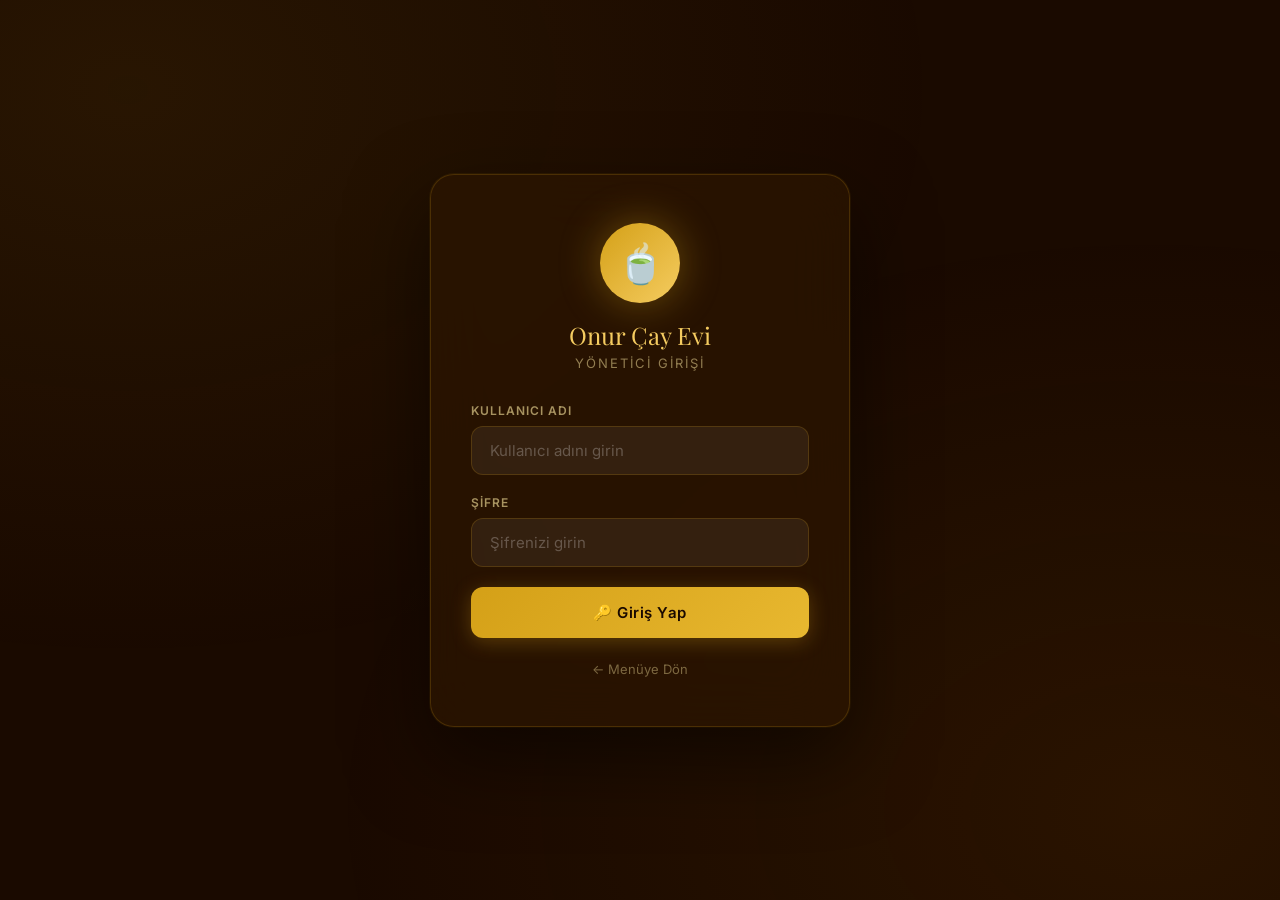
==== admin.html @ 724333ef "🍵 Onur Çay Evi - İlk Sürüm: QR Menü + Admin Paneli" ====
<!DOCTYPE html>
<html lang="tr">
<head>
  <meta charset="UTF-8">
  <meta name="viewport" content="width=device-width, initial-scale=1.0">
  <meta name="robots" content="noindex, nofollow">
  <title>Yönetici Paneli — Onur Çay Evi</title>

  <!-- Styles -->
  <link rel="stylesheet" href="css/admin.css">

  <!-- QR Code Kütüphanesi -->
  <script src="https://cdnjs.cloudflare.com/ajax/libs/qrcodejs/1.0.0/qrcode.min.js"></script>
</head>
<body>

  <!-- ══════════════ GİRİŞ SAYFASI ══════════════ -->
  <div id="login-page" style="display:flex">
    <div class="login-card">
      <div class="login-logo">
        <div class="login-icon">🍵</div>
        <div class="login-title">Onur Çay Evi</div>
        <div class="login-sub">Yönetici Girişi</div>
      </div>

      <div id="login-error" class="login-error"></div>

      <form id="login-form" novalidate>
        <div class="form-group">
          <label class="form-label" for="login-user">Kullanıcı Adı</label>
          <input
            type="text"
            id="login-user"
            class="form-control"
            placeholder="Kullanıcı adını girin"
            autocomplete="username"
            required
          >
        </div>
        <div class="form-group">
          <label class="form-label" for="login-pass">Şifre</label>
          <input
            type="password"
            id="login-pass"
            class="form-control"
            placeholder="Şifrenizi girin"
            autocomplete="current-password"
            required
          >
        </div>
        <button type="submit" class="btn btn-primary" id="login-submit-btn">
          🔑 Giriş Yap
        </button>
      </form>

      <p style="text-align:center;margin-top:20px">
        <a href="index.html" style="color:rgba(253,233,160,.4);font-size:13px;text-decoration:none">
          ← Menüye Dön
        </a>
      </p>
    </div>
  </div>

  <!-- ══════════════ ADMİN PANELİ ══════════════ -->
  <div id="admin-page">

    <!-- Sidebar Overlay (mobil) -->
    <div id="sidebar-overlay" class="sidebar-overlay"></div>

    <!-- ── SİDEBAR ── -->
    <aside id="admin-sidebar" class="sidebar" role="navigation" aria-label="Yönetici menüsü">
      <div class="sidebar-logo">
        <div class="sidebar-logo-icon">🍵</div>
        <div class="sidebar-brand">
          Onur Çay Evi
          <span>Yönetici Paneli</span>
        </div>
      </div>

      <nav class="sidebar-nav">
        <div class="nav-section-label">Genel</div>
        <button class="nav-item" data-panel="dashboard" id="nav-dashboard">
          <span class="nav-icon">📊</span> Dashboard
        </button>

        <div class="nav-section-label">İçerik</div>
        <button class="nav-item" data-panel="products" id="nav-products">
          <span class="nav-icon">🍽️</span> Ürünler
        </button>
        <button class="nav-item" data-panel="categories" id="nav-categories">
          <span class="nav-icon">📂</span> Kategoriler
        </button>

        <div class="nav-section-label">Araçlar</div>
        <button class="nav-item" data-panel="qr" id="nav-qr">
          <span class="nav-icon">📱</span> QR Kod
        </button>
        <button class="nav-item" data-panel="settings" id="nav-settings">
          <span class="nav-icon">⚙️</span> Ayarlar
        </button>
      </nav>

      <div class="sidebar-footer">
        <button class="nav-item" id="goto-menu-btn" style="margin-bottom:8px">
          <span class="nav-icon">👁️</span> Menüyü Görüntüle
        </button>
        <button class="nav-item" id="logout-btn">
          <span class="nav-icon">🚪</span> Çıkış Yap
        </button>
      </div>
    </aside>

    <!-- ── ANA İÇERİK ── -->
    <div class="admin-main">

      <!-- TOPBAR -->
      <header class="admin-topbar">
        <div style="display:flex;align-items:center;gap:16px">
          <button class="hamburger-btn" id="hamburger-btn" aria-label="Menü">☰</button>
          <h1 class="topbar-title" id="topbar-title">Dashboard</h1>
        </div>
        <div class="topbar-actions">
          <a href="index.html" target="_blank" class="btn btn-secondary" style="font-size:12px;padding:8px 14px">
            👁️ Menüyü Gör
          </a>
        </div>
      </header>

      <!-- PANEL ALANI -->
      <div class="admin-content">

        <!-- ════ DASHBOARD ════ -->
        <section class="panel" id="panel-dashboard">
          <div class="stats-grid">
            <div class="stat-card">
              <div class="stat-icon">🍽️</div>
              <div class="stat-info">
                <div class="stat-value" id="stat-products">0</div>
                <div class="stat-label">Toplam Ürün</div>
              </div>
            </div>
            <div class="stat-card">
              <div class="stat-icon">📂</div>
              <div class="stat-info">
                <div class="stat-value" id="stat-categories">0</div>
                <div class="stat-label">Kategori</div>
              </div>
            </div>
            <div class="stat-card" style="grid-column:span 2">
              <div class="stat-icon">🍵</div>
              <div class="stat-info">
                <div class="stat-value" style="font-size:18px" id="stat-name">Onur Çay Evi</div>
                <div class="stat-label">İşletme Adı</div>
              </div>
            </div>
          </div>

          <div class="table-card">
            <div class="table-header">
              <div class="table-title">Son Ürünler</div>
              <button class="btn btn-secondary" onclick="Admin.showPanel('products')" style="font-size:12px">
                Tümünü Gör →
              </button>
            </div>
            <table class="data-table">
              <thead>
                <tr>
                  <th>Ürün</th>
                  <th>Kategori</th>
                  <th>Fiyat</th>
                </tr>
              </thead>
              <tbody id="recent-products-body"></tbody>
            </table>
          </div>
        </section>

        <!-- ════ ÜRÜNLER ════ -->
        <section class="panel" id="panel-products">

          <!-- Ürün Ekle / Düzenle Formu -->
          <div class="form-card" id="product-form-card">
            <div class="form-card-title">
              🍽️ Ürün Ekle / Düzenle
            </div>

            <form id="product-form" novalidate>
              <div class="form-grid">

                <div class="form-group">
                  <label class="form-label" for="prod-name">Ürün Adı *</label>
                  <input type="text" id="prod-name" class="form-control" placeholder="ör. Türk Çayı" required>
                </div>

                <div class="form-group">
                  <label class="form-label" for="prod-price">Fiyat (₺) *</label>
                  <input type="number" id="prod-price" class="form-control" placeholder="ör. 25" min="0" step="0.01" required>
                </div>

                <div class="form-group">
                  <label class="form-label" for="prod-category">Kategori *</label>
                  <select id="prod-category" class="form-control" required>
                    <option value="">— Kategori Seç —</option>
                  </select>
                </div>

                <div class="form-group">
                  <label class="form-label" for="prod-badge">Rozet (opsiyonel)</label>
                  <input type="text" id="prod-badge" class="form-control" placeholder="ör. Popüler, Yeni, Özel">
                  <p class="form-hint">Ürün kartında görünecek küçük etiket</p>
                </div>

                <div class="form-group form-full">
                  <label class="form-label" for="prod-desc">Açıklama</label>
                  <input type="text" id="prod-desc" class="form-control" placeholder="Ürün hakkında kısa açıklama...">
                </div>

                <div class="form-group form-full">
                  <label class="form-label">Ürün Fotoğrafı</label>
                  <div class="image-upload-area" id="prod-img-area">
                    <input type="file" id="prod-img-input" accept="image/*" style="display:none">
                    <div class="upload-content" style="text-align:center;pointer-events:none">
                      <div class="upload-icon">📸</div>
                      <div class="upload-text">Fotoğraf yüklemek için tıklayın</div>
                      <div class="upload-sub">veya dosyayı buraya sürükleyin</div>
                    </div>
                    <img class="image-preview" id="prod-img-preview" src="" alt="" style="display:none">
                    <div class="image-preview-overlay" style="display:none;color:#fff;font-size:13px">📸 Değiştir</div>
                  </div>
                </div>

              </div>

              <div style="display:flex;gap:12px;margin-top:8px">
                <button type="submit" class="btn btn-primary" id="prod-save-btn" style="flex:1">
                  💾 Ürün Ekle
                </button>
                <button type="button" class="btn btn-secondary" id="prod-cancel-btn" style="display:none">
                  ✕ İptal
                </button>
              </div>
            </form>
          </div>

          <!-- Ürün Listesi -->
          <div class="table-card">
            <div class="table-header">
              <div class="table-title">Tüm Ürünler</div>
            </div>
            <div style="overflow-x:auto">
              <table class="data-table">
                <thead>
                  <tr>
                    <th>Ürün</th>
                    <th>Kategori</th>
                    <th>Fiyat</th>
                    <th>Rozet</th>
                    <th>İşlemler</th>
                  </tr>
                </thead>
                <tbody id="products-tbody"></tbody>
              </table>
            </div>
          </div>
        </section>

        <!-- ════ KATEGORİLER ════ -->
        <section class="panel" id="panel-categories">

          <!-- Kategori Ekle Formu -->
          <div class="form-card">
            <div class="form-card-title">📂 Yeni Kategori Ekle</div>

            <form id="category-form" novalidate>
              <div class="form-grid">
                <div class="form-group">
                  <label class="form-label" for="cat-name">Kategori Adı *</label>
                  <input type="text" id="cat-name" class="form-control" placeholder="ör. Soğuk İçecekler" required>
                </div>
                <div class="form-group">
                  <label class="form-label" for="cat-icon">Emoji / İkon</label>
                  <input type="text" id="cat-icon" class="form-control" placeholder="ör. 🥤" maxlength="4">
                  <p class="form-hint">Kategori için emoji seçin</p>
                </div>
              </div>
              <button type="submit" class="btn btn-primary" style="margin-top:8px">
                ➕ Kategori Ekle
              </button>
            </form>
          </div>

          <!-- Kategori Listesi -->
          <div class="form-card">
            <div class="form-card-title">📋 Mevcut Kategoriler</div>
            <div id="category-list" class="cat-list"></div>
          </div>
        </section>

        <!-- ════ QR KOD ════ -->
        <section class="panel" id="panel-qr">
          <div class="form-card">
            <div class="form-card-title">📱 QR Kod Oluşturucu</div>

            <div class="qr-container">
              <p style="color:rgba(253,233,160,.6);font-size:14px;margin-bottom:8px">
                Aşağıdaki QR kodu müşterileriniz okutarak menüye ulaşabilir.
              </p>

              <div class="qr-canvas-wrap">
                <div id="qr-canvas-container"></div>
              </div>

              <div style="margin-bottom:24px">
                <p style="font-size:12px;color:rgba(255,255,255,.3);margin-bottom:8px">Menü Adresi:</p>
                <a id="qr-url-display" target="_blank" href="#"
                   style="color:var(--gold-300);font-size:14px;word-break:break-all;text-decoration:underline">
                </a>
              </div>

              <div style="display:flex;gap:12px;justify-content:center;flex-wrap:wrap">
                <button class="btn btn-primary" id="qr-download-btn" style="width:auto">
                  ⬇️ QR Kodu İndir
                </button>
                <button class="btn btn-secondary" onclick="window.print()">
                  🖨️ Yazdır
                </button>
              </div>

              <div style="margin-top:32px;background:rgba(212,160,23,.07);border:1px solid rgba(212,160,23,.15);border-radius:14px;padding:20px">
                <p style="color:var(--gold-300);font-size:14px;font-weight:600;margin-bottom:10px">💡 Nasıl Kullanılır?</p>
                <ul style="color:rgba(255,255,255,.6);font-size:13px;line-height:2;padding-left:20px">
                  <li>QR kodu indirin ve yazdırın</li>
                  <li>Masaların üzerine veya tabelaya yerleştirin</li>
                  <li>Müşteriler telefon kamerası ile okutarak menüye erişir</li>
                  <li>Menüyü güncellediğinizde QR kod değişmez, yeni baskı gerekmez</li>
                </ul>
              </div>
            </div>
          </div>
        </section>

        <!-- ════ AYARLAR ════ -->
        <section class="panel" id="panel-settings">

          <!-- İşletme Bilgileri -->
          <div class="form-card">
            <div class="form-card-title">🏪 İşletme Bilgileri</div>

            <form id="settings-form" novalidate>
              <div class="form-grid">
                <div class="form-group">
                  <label class="form-label" for="set-name">İşletme Adı</label>
                  <input type="text" id="set-name" class="form-control" placeholder="Onur Çay Evi">
                </div>
                <div class="form-group">
                  <label class="form-label" for="set-subtitle">Alt Başlık</label>
                  <input type="text" id="set-subtitle" class="form-control" placeholder="Geleneksel Türk Çayı">
                </div>
                <div class="form-group">
                  <label class="form-label" for="set-phone">Telefon</label>
                  <input type="tel" id="set-phone" class="form-control" placeholder="0xxx xxx xx xx">
                </div>
                <div class="form-group">
                  <label class="form-label" for="set-hours">Çalışma Saatleri</label>
                  <input type="text" id="set-hours" class="form-control" placeholder="07:00 — 23:00">
                </div>
                <div class="form-group form-full">
                  <label class="form-label" for="set-address">Adres</label>
                  <input type="text" id="set-address" class="form-control" placeholder="İşletme adresi...">
                </div>
              </div>
              <button type="submit" class="btn btn-primary" style="margin-top:16px">
                💾 Ayarları Kaydet
              </button>
            </form>
          </div>

          <!-- Logo Yükleme -->
          <div class="form-card">
            <div class="form-card-title">🖼️ Logo</div>
            <div class="logo-preview-box" id="logo-preview">🍵</div>
            <button class="btn btn-secondary" onclick="document.getElementById('logo-file-input').click()">
              📸 Logo Değiştir
            </button>
            <input type="file" id="logo-file-input" accept="image/*" style="display:none">
            <p class="form-hint" style="margin-top:12px">Önerilen: kare formatlı, en az 200×200px</p>
          </div>

          <!-- Şifre Değiştir -->
          <div class="form-card">
            <div class="form-card-title">🔒 Şifre Değiştir</div>

            <form id="password-form" novalidate>
              <div class="form-grid">
                <div class="form-group">
                  <label class="form-label" for="old-pass">Mevcut Şifre</label>
                  <input type="password" id="old-pass" class="form-control" placeholder="Mevcut şifre" autocomplete="current-password">
                </div>
                <div class="form-group">
                  <label class="form-label" for="new-pass">Yeni Şifre</label>
                  <input type="password" id="new-pass" class="form-control" placeholder="Yeni şifre" autocomplete="new-password">
                </div>
                <div class="form-group">
                  <label class="form-label" for="new-pass2">Yeni Şifre (Tekrar)</label>
                  <input type="password" id="new-pass2" class="form-control" placeholder="Yeni şifreyi tekrar girin" autocomplete="new-password">
                </div>
              </div>
              <button type="submit" class="btn btn-primary" style="margin-top:16px">
                🔒 Şifreyi Güncelle
              </button>
            </form>
          </div>

        </section>

      </div><!-- /admin-content -->
    </div><!-- /admin-main -->
  </div><!-- /admin-page -->

  <!-- SCRIPT -->
  <script src="js/admin.js"></script>

</body>
</html>
---- css/admin.css ----
/* =============================================
   ONUR ÇAY EVİ — ADMİN PANEL STİLLERİ
   ============================================= */

@import url('https://fonts.googleapis.com/css2?family=Playfair+Display:wght@400;600;700&family=Inter:wght@300;400;500;600;700&display=swap');

:root {
  --amber-900: #1a0a00;
  --amber-800: #2d1600;
  --amber-700: #4a2800;
  --amber-600: #6b3a00;
  --gold-400: #d4a017;
  --gold-300: #e8b830;
  --gold-200: #f5cc60;
  --gold-100: #fde9a0;
  --success: #2ecc71;
  --danger: #e74c3c;
  --warning: #f39c12;
  --glass-bg: rgba(255, 255, 255, 0.05);
  --glass-border: rgba(212, 160, 23, 0.2);
  --input-bg: rgba(255, 255, 255, 0.06);
  --sidebar-w: 260px;
  --transition: all 0.3s cubic-bezier(0.4, 0, 0.2, 1);
}

*, *::before, *::after { margin: 0; padding: 0; box-sizing: border-box; }
html { scroll-behavior: smooth; }

body {
  font-family: 'Inter', sans-serif;
  background: var(--amber-900);
  color: #fff;
  min-height: 100vh;
  overflow-x: hidden;
}

body::before {
  content: '';
  position: fixed;
  inset: 0;
  background:
    radial-gradient(ellipse at 10% 10%, rgba(212, 160, 23, 0.08) 0%, transparent 50%),
    radial-gradient(ellipse at 90% 90%, rgba(139, 78, 0, 0.15) 0%, transparent 50%);
  pointer-events: none;
  z-index: 0;
}

/* ---- LOGIN PAGE ---- */
#login-page {
  display: flex;
  align-items: center;
  justify-content: center;
  min-height: 100vh;
  padding: 24px;
  position: relative;
  z-index: 1;
}

.login-card {
  width: 100%;
  max-width: 420px;
  background: rgba(45, 22, 0, 0.7);
  border: 1px solid var(--glass-border);
  border-radius: 24px;
  padding: 48px 40px;
  backdrop-filter: blur(30px);
  box-shadow: 0 32px 80px rgba(0,0,0,0.5), 0 0 0 1px rgba(212,160,23,0.08);
  animation: fadeInUp 0.6s ease;
}

.login-logo {
  text-align: center;
  margin-bottom: 32px;
}

.login-icon {
  width: 80px;
  height: 80px;
  background: linear-gradient(135deg, var(--gold-400), var(--gold-200));
  border-radius: 50%;
  display: flex;
  align-items: center;
  justify-content: center;
  font-size: 38px;
  margin: 0 auto 16px;
  box-shadow: 0 0 40px rgba(212, 160, 23, 0.4);
}

.login-title {
  font-family: 'Playfair Display', serif;
  font-size: 24px;
  color: var(--gold-200);
  margin-bottom: 4px;
}

.login-sub {
  font-size: 13px;
  color: rgba(253, 233, 160, 0.5);
  letter-spacing: 2px;
  text-transform: uppercase;
}

.form-group {
  margin-bottom: 20px;
}

.form-label {
  display: block;
  font-size: 12px;
  font-weight: 600;
  letter-spacing: 1px;
  text-transform: uppercase;
  color: rgba(253, 233, 160, 0.6);
  margin-bottom: 8px;
}

.form-control {
  width: 100%;
  padding: 14px 18px;
  background: var(--input-bg);
  border: 1px solid var(--glass-border);
  border-radius: 12px;
  color: #fff;
  font-family: 'Inter', sans-serif;
  font-size: 15px;
  transition: var(--transition);
  outline: none;
}

.form-control:focus {
  border-color: var(--gold-400);
  background: rgba(212, 160, 23, 0.06);
  box-shadow: 0 0 0 3px rgba(212, 160, 23, 0.12);
}

.form-control::placeholder {
  color: rgba(255,255,255,0.25);
}

select.form-control option {
  background: var(--amber-800);
  color: #fff;
}

.btn {
  display: inline-flex;
  align-items: center;
  justify-content: center;
  gap: 8px;
  padding: 14px 24px;
  border-radius: 12px;
  font-family: 'Inter', sans-serif;
  font-size: 14px;
  font-weight: 600;
  cursor: pointer;
  border: none;
  transition: var(--transition);
  text-decoration: none;
  letter-spacing: 0.5px;
}

.btn-primary {
  background: linear-gradient(135deg, var(--gold-400), var(--gold-300));
  color: var(--amber-900);
  width: 100%;
  padding: 16px;
  font-size: 15px;
  box-shadow: 0 4px 20px rgba(212, 160, 23, 0.3);
}

.btn-primary:hover {
  transform: translateY(-2px);
  box-shadow: 0 8px 32px rgba(212, 160, 23, 0.45);
}

.btn-primary:active {
  transform: translateY(0);
}

.btn-danger {
  background: rgba(231, 76, 60, 0.15);
  color: #e74c3c;
  border: 1px solid rgba(231, 76, 60, 0.3);
  padding: 8px 14px;
  font-size: 13px;
  border-radius: 8px;
}

.btn-danger:hover {
  background: rgba(231, 76, 60, 0.25);
  transform: translateY(-1px);
}

.btn-secondary {
  background: var(--glass-bg);
  color: rgba(253, 233, 160, 0.8);
  border: 1px solid var(--glass-border);
  padding: 10px 18px;
  font-size: 13px;
  border-radius: 10px;
}

.btn-secondary:hover {
  background: rgba(212, 160, 23, 0.1);
  border-color: var(--gold-400);
  color: var(--gold-200);
}

.btn-success {
  background: rgba(46, 204, 113, 0.15);
  color: #2ecc71;
  border: 1px solid rgba(46, 204, 113, 0.3);
  padding: 8px 14px;
  font-size: 13px;
  border-radius: 8px;
}

.btn-success:hover {
  background: rgba(46, 204, 113, 0.25);
  transform: translateY(-1px);
}

.login-error {
  background: rgba(231, 76, 60, 0.12);
  border: 1px solid rgba(231, 76, 60, 0.3);
  border-radius: 10px;
  padding: 12px 16px;
  font-size: 13px;
  color: #e74c3c;
  margin-bottom: 20px;
  display: none;
  text-align: center;
}

.login-error.show { display: block; }

/* ---- ADMIN LAYOUT ---- */
#admin-page {
  display: none;
  position: relative;
  z-index: 1;
}

#admin-page.active { display: flex; min-height: 100vh; }

/* SIDEBAR */
.sidebar {
  width: var(--sidebar-w);
  background: rgba(45, 22, 0, 0.85);
  border-right: 1px solid var(--glass-border);
  backdrop-filter: blur(20px);
  display: flex;
  flex-direction: column;
  position: fixed;
  top: 0;
  left: 0;
  height: 100vh;
  z-index: 50;
  transition: var(--transition);
  overflow-y: auto;
}

.sidebar-logo {
  padding: 24px 20px;
  border-bottom: 1px solid var(--glass-border);
  display: flex;
  align-items: center;
  gap: 12px;
}

.sidebar-logo-icon {
  width: 42px;
  height: 42px;
  background: linear-gradient(135deg, var(--gold-400), var(--gold-200));
  border-radius: 12px;
  display: flex;
  align-items: center;
  justify-content: center;
  font-size: 20px;
  flex-shrink: 0;
}

.sidebar-brand {
  font-family: 'Playfair Display', serif;
  font-size: 15px;
  color: var(--gold-200);
  line-height: 1.2;
}

.sidebar-brand span {
  display: block;
  font-size: 10px;
  font-family: 'Inter', sans-serif;
  color: rgba(253, 233, 160, 0.4);
  letter-spacing: 2px;
  text-transform: uppercase;
  font-weight: 400;
  margin-top: 2px;
}

.sidebar-nav {
  flex: 1;
  padding: 16px 12px;
}

.nav-section-label {
  font-size: 10px;
  font-weight: 700;
  letter-spacing: 2px;
  text-transform: uppercase;
  color: rgba(253, 233, 160, 0.3);
  padding: 16px 12px 8px;
}

.nav-item {
  display: flex;
  align-items: center;
  gap: 12px;
  padding: 12px 16px;
  border-radius: 12px;
  color: rgba(253, 233, 160, 0.6);
  cursor: pointer;
  transition: var(--transition);
  font-size: 14px;
  font-weight: 500;
  margin-bottom: 4px;
  border: 1px solid transparent;
  width: 100%;
  background: none;
  text-align: left;
}

.nav-item:hover {
  background: rgba(212, 160, 23, 0.08);
  color: var(--gold-200);
  border-color: rgba(212, 160, 23, 0.15);
}

.nav-item.active {
  background: linear-gradient(135deg, rgba(212, 160, 23, 0.2), rgba(232, 184, 48, 0.1));
  color: var(--gold-200);
  border-color: rgba(212, 160, 23, 0.3);
}

.nav-item .nav-icon { font-size: 18px; width: 20px; text-align: center; }

.sidebar-footer {
  padding: 16px 12px;
  border-top: 1px solid var(--glass-border);
}

/* MAIN CONTENT */
.admin-main {
  margin-left: var(--sidebar-w);
  flex: 1;
  display: flex;
  flex-direction: column;
  min-height: 100vh;
}

.admin-topbar {
  padding: 20px 32px;
  border-bottom: 1px solid var(--glass-border);
  display: flex;
  align-items: center;
  justify-content: space-between;
  background: rgba(26, 10, 0, 0.5);
  backdrop-filter: blur(10px);
  position: sticky;
  top: 0;
  z-index: 40;
}

.topbar-title {
  font-family: 'Playfair Display', serif;
  font-size: 22px;
  color: var(--gold-200);
}

.topbar-actions {
  display: flex;
  align-items: center;
  gap: 12px;
}

.admin-content {
  flex: 1;
  padding: 32px;
}

/* ---- PANELS ---- */
.panel {
  display: none;
  animation: fadeInUp 0.4s ease;
}

.panel.active { display: block; }

/* ---- STATS CARDS ---- */
.stats-grid {
  display: grid;
  grid-template-columns: repeat(auto-fill, minmax(200px, 1fr));
  gap: 16px;
  margin-bottom: 32px;
}

.stat-card {
  background: var(--glass-bg);
  border: 1px solid var(--glass-border);
  border-radius: 16px;
  padding: 24px;
  display: flex;
  align-items: center;
  gap: 16px;
  transition: var(--transition);
}

.stat-card:hover {
  border-color: rgba(212, 160, 23, 0.4);
  transform: translateY(-3px);
}

.stat-icon {
  width: 52px;
  height: 52px;
  background: linear-gradient(135deg, rgba(212, 160, 23, 0.2), rgba(212, 160, 23, 0.05));
  border-radius: 14px;
  display: flex;
  align-items: center;
  justify-content: center;
  font-size: 24px;
  border: 1px solid rgba(212, 160, 23, 0.2);
  flex-shrink: 0;
}

.stat-info {}
.stat-value {
  font-size: 28px;
  font-weight: 700;
  color: var(--gold-200);
  font-family: 'Playfair Display', serif;
  line-height: 1;
}

.stat-label {
  font-size: 12px;
  color: rgba(253, 233, 160, 0.5);
  margin-top: 4px;
}

/* ---- FORM CARD ---- */
.form-card {
  background: var(--glass-bg);
  border: 1px solid var(--glass-border);
  border-radius: 20px;
  padding: 28px 32px;
  margin-bottom: 28px;
}

.form-card-title {
  font-family: 'Playfair Display', serif;
  font-size: 20px;
  color: var(--gold-200);
  margin-bottom: 24px;
  padding-bottom: 16px;
  border-bottom: 1px solid var(--glass-border);
  display: flex;
  align-items: center;
  gap: 10px;
}

.form-grid {
  display: grid;
  grid-template-columns: 1fr 1fr;
  gap: 16px;
}

.form-grid.cols-3 {
  grid-template-columns: 1fr 1fr 1fr;
}

.form-full { grid-column: 1 / -1; }

.form-hint {
  font-size: 11px;
  color: rgba(253, 233, 160, 0.35);
  margin-top: 6px;
}

/* ---- IMAGE UPLOAD ---- */
.image-upload-area {
  width: 100%;
  min-height: 140px;
  border: 2px dashed rgba(212, 160, 23, 0.25);
  border-radius: 14px;
  display: flex;
  flex-direction: column;
  align-items: center;
  justify-content: center;
  cursor: pointer;
  transition: var(--transition);
  position: relative;
  overflow: hidden;
  background: rgba(212, 160, 23, 0.03);
}

.image-upload-area:hover {
  border-color: var(--gold-400);
  background: rgba(212, 160, 23, 0.06);
}

.image-upload-area.dragover {
  border-color: var(--gold-300);
  background: rgba(212, 160, 23, 0.1);
}

.upload-icon { font-size: 32px; margin-bottom: 8px; opacity: 0.5; }
.upload-text { font-size: 13px; color: rgba(253, 233, 160, 0.5); }
.upload-sub { font-size: 11px; color: rgba(253, 233, 160, 0.3); margin-top: 4px; }

.image-preview {
  position: absolute;
  inset: 0;
  object-fit: cover;
  width: 100%;
  height: 100%;
}

.image-preview-overlay {
  position: absolute;
  inset: 0;
  background: rgba(0,0,0,0.5);
  display: flex;
  align-items: center;
  justify-content: center;
  opacity: 0;
  transition: var(--transition);
}

.image-upload-area:hover .image-preview-overlay { opacity: 1; }

/* ---- TABLE ---- */
.table-card {
  background: var(--glass-bg);
  border: 1px solid var(--glass-border);
  border-radius: 20px;
  overflow: hidden;
}

.table-header {
  padding: 20px 24px;
  border-bottom: 1px solid var(--glass-border);
  display: flex;
  align-items: center;
  justify-content: space-between;
}

.table-title {
  font-family: 'Playfair Display', serif;
  font-size: 18px;
  color: var(--gold-200);
}

.data-table {
  width: 100%;
  border-collapse: collapse;
}

.data-table th {
  padding: 12px 20px;
  font-size: 11px;
  font-weight: 700;
  letter-spacing: 1.5px;
  text-transform: uppercase;
  color: rgba(253, 233, 160, 0.4);
  text-align: left;
  border-bottom: 1px solid var(--glass-border);
  background: rgba(0,0,0,0.1);
}

.data-table td {
  padding: 14px 20px;
  font-size: 14px;
  color: rgba(255,255,255,0.8);
  border-bottom: 1px solid rgba(212, 160, 23, 0.06);
  vertical-align: middle;
}

.data-table tr:last-child td { border-bottom: none; }

.data-table tr:hover td {
  background: rgba(212, 160, 23, 0.04);
}

.table-img {
  width: 48px;
  height: 48px;
  border-radius: 10px;
  object-fit: cover;
  border: 1px solid var(--glass-border);
  background: var(--amber-800);
  display: flex;
  align-items: center;
  justify-content: center;
  font-size: 20px;
  flex-shrink: 0;
}

.table-img img {
  width: 100%;
  height: 100%;
  object-fit: cover;
  border-radius: 10px;
}

.td-product {
  display: flex;
  align-items: center;
  gap: 12px;
}

.td-name {
  font-weight: 600;
  color: var(--white);
  font-size: 14px;
}

.td-desc {
  font-size: 12px;
  color: rgba(255,255,255,0.4);
  white-space: nowrap;
  overflow: hidden;
  text-overflow: ellipsis;
  max-width: 200px;
}

.badge {
  display: inline-block;
  padding: 4px 12px;
  border-radius: 20px;
  font-size: 11px;
  font-weight: 600;
  letter-spacing: 0.5px;
}

.badge-cat {
  background: rgba(212, 160, 23, 0.15);
  color: var(--gold-300);
  border: 1px solid rgba(212, 160, 23, 0.25);
}

.badge-price {
  background: rgba(46, 204, 113, 0.1);
  color: #2ecc71;
  border: 1px solid rgba(46, 204, 113, 0.2);
  font-family: 'Playfair Display', serif;
  font-size: 14px;
}

.actions-cell {
  display: flex;
  gap: 8px;
  align-items: center;
}

/* ---- CATEGORY LIST ---- */
.cat-list {
  display: flex;
  flex-direction: column;
  gap: 10px;
}

.cat-item {
  display: flex;
  align-items: center;
  gap: 14px;
  padding: 14px 18px;
  background: rgba(255,255,255,0.04);
  border: 1px solid var(--glass-border);
  border-radius: 14px;
  transition: var(--transition);
}

.cat-item:hover {
  border-color: rgba(212, 160, 23, 0.3);
  background: rgba(212, 160, 23, 0.05);
}

.cat-item-icon {
  font-size: 24px;
  width: 44px;
  height: 44px;
  background: rgba(212, 160, 23, 0.1);
  border-radius: 12px;
  display: flex;
  align-items: center;
  justify-content: center;
  border: 1px solid rgba(212, 160, 23, 0.15);
  flex-shrink: 0;
}

.cat-item-name {
  flex: 1;
  font-weight: 600;
  font-size: 15px;
  color: var(--white);
}

.cat-item-count {
  font-size: 12px;
  color: rgba(253, 233, 160, 0.4);
}

/* ---- QR SECTION ---- */
.qr-container {
  text-align: center;
  padding: 32px;
}

.qr-canvas-wrap {
  display: inline-block;
  padding: 20px;
  background: #fff;
  border-radius: 20px;
  margin: 24px auto;
  box-shadow: 0 8px 40px rgba(0,0,0,0.4);
}

/* ---- SETTINGS ---- */
.settings-grid {
  display: grid;
  grid-template-columns: 1fr 1fr;
  gap: 24px;
}

.logo-preview-box {
  width: 100%;
  height: 120px;
  background: rgba(212, 160, 23, 0.05);
  border: 1px dashed var(--glass-border);
  border-radius: 14px;
  display: flex;
  align-items: center;
  justify-content: center;
  font-size: 40px;
  margin-bottom: 12px;
  overflow: hidden;
}

/* ---- TOGGLE ---- */
.toggle-wrap {
  display: flex;
  align-items: center;
  gap: 12px;
}

.toggle {
  width: 44px;
  height: 24px;
  background: rgba(255,255,255,0.1);
  border-radius: 12px;
  position: relative;
  cursor: pointer;
  border: 1px solid var(--glass-border);
  transition: var(--transition);
  flex-shrink: 0;
}

.toggle.on {
  background: var(--gold-400);
  border-color: var(--gold-400);
}

.toggle::after {
  content: '';
  position: absolute;
  width: 18px;
  height: 18px;
  background: #fff;
  border-radius: 50%;
  top: 2px;
  left: 2px;
  transition: var(--transition);
  box-shadow: 0 2px 6px rgba(0,0,0,0.3);
}

.toggle.on::after { left: 22px; }

/* ---- MOBILE SIDEBAR ---- */
.sidebar-overlay {
  display: none;
  position: fixed;
  inset: 0;
  background: rgba(0,0,0,0.6);
  z-index: 45;
  backdrop-filter: blur(4px);
}

.hamburger-btn {
  display: none;
  width: 40px;
  height: 40px;
  background: var(--glass-bg);
  border: 1px solid var(--glass-border);
  border-radius: 10px;
  font-size: 18px;
  cursor: pointer;
  color: var(--gold-200);
  align-items: center;
  justify-content: center;
}

/* ---- ANIMATIONS ---- */
@keyframes fadeInUp {
  from { opacity: 0; transform: translateY(20px); }
  to { opacity: 1; transform: translateY(0); }
}

/* ---- TOAST ---- */
.toast {
  position: fixed;
  top: 24px;
  right: 24px;
  padding: 14px 22px;
  border-radius: 14px;
  font-size: 14px;
  font-weight: 600;
  z-index: 9999;
  transform: translateX(200px);
  opacity: 0;
  transition: all 0.4s cubic-bezier(0.34, 1.56, 0.64, 1);
  display: flex;
  align-items: center;
  gap: 10px;
}

.toast.show {
  transform: translateX(0);
  opacity: 1;
}

.toast.success {
  background: linear-gradient(135deg, rgba(46,204,113,0.2), rgba(46,204,113,0.1));
  border: 1px solid rgba(46,204,113,0.35);
  color: #2ecc71;
  box-shadow: 0 8px 32px rgba(46,204,113,0.15);
}

.toast.error {
  background: linear-gradient(135deg, rgba(231,76,60,0.2), rgba(231,76,60,0.1));
  border: 1px solid rgba(231,76,60,0.35);
  color: #e74c3c;
  box-shadow: 0 8px 32px rgba(231,76,60,0.15);
}

/* ---- SCROLLBAR ---- */
::-webkit-scrollbar { width: 6px; }
::-webkit-scrollbar-track { background: var(--amber-900); }
::-webkit-scrollbar-thumb { background: #4a2800; border-radius: 3px; }
::-webkit-scrollbar-thumb:hover { background: var(--gold-400); }

/* ---- RESPONSIVE ---- */
@media (max-width: 900px) {
  .sidebar {
    transform: translateX(-100%);
  }

  .sidebar.open {
    transform: translateX(0);
  }

  .sidebar-overlay.show { display: block; }

  .admin-main {
    margin-left: 0;
  }

  .hamburger-btn {
    display: flex;
  }

  .form-grid { grid-template-columns: 1fr; }
  .form-grid.cols-3 { grid-template-columns: 1fr; }
  .settings-grid { grid-template-columns: 1fr; }
  .admin-content { padding: 20px 16px; }
  .admin-topbar { padding: 16px 20px; }
  .form-card { padding: 20px; }
}
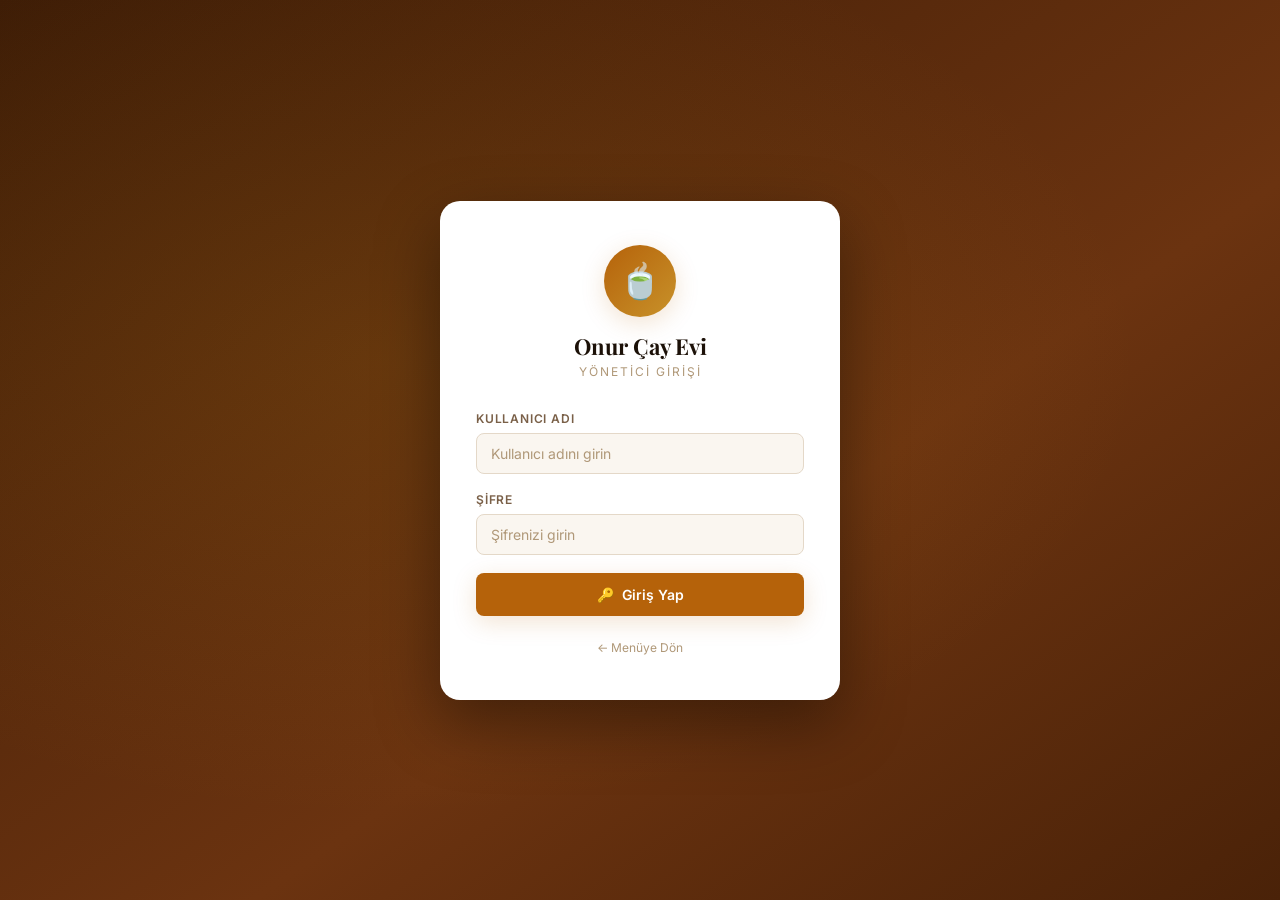
==== commit 7852c1b3: "✨ UI yeniden tasarım: Beyaz/krem tema + Admin login düzeltmesi" ====
--- a/admin.html
+++ b/admin.html
@@ -5,27 +5,25 @@
   <meta name="viewport" content="width=device-width, initial-scale=1.0">
   <meta name="robots" content="noindex, nofollow">
   <title>Yönetici Paneli — Onur Çay Evi</title>
-
-  <!-- Styles -->
   <link rel="stylesheet" href="css/admin.css">
-
-  <!-- QR Code Kütüphanesi -->
-  <script src="https://cdnjs.cloudflare.com/ajax/libs/qrcodejs/1.0.0/qrcode.min.js"></script>
 </head>
 <body>
 
-  <!-- ══════════════ GİRİŞ SAYFASI ══════════════ -->
-  <div id="login-page" style="display:flex">
+  <!-- ═══════════════════════════════════════════
+       GİRİŞ SAYFASI
+  ═══════════════════════════════════════════ -->
+  <div id="login-page">
     <div class="login-card">
+
       <div class="login-logo">
         <div class="login-icon">🍵</div>
         <div class="login-title">Onur Çay Evi</div>
         <div class="login-sub">Yönetici Girişi</div>
       </div>
 
-      <div id="login-error" class="login-error"></div>
-
-      <form id="login-form" novalidate>
+      <div id="login-error" class="login-error" role="alert"></div>
+
+      <form id="login-form" novalidate autocomplete="off">
         <div class="form-group">
           <label class="form-label" for="login-user">Kullanıcı Adı</label>
           <input
@@ -34,7 +32,6 @@
             class="form-control"
             placeholder="Kullanıcı adını girin"
             autocomplete="username"
-            required
           >
         </div>
         <div class="form-group">
@@ -45,30 +42,32 @@
             class="form-control"
             placeholder="Şifrenizi girin"
             autocomplete="current-password"
-            required
           >
         </div>
         <button type="submit" class="btn btn-primary" id="login-submit-btn">
-          🔑 Giriş Yap
+          🔑 &nbsp;Giriş Yap
         </button>
       </form>
 
       <p style="text-align:center;margin-top:20px">
-        <a href="index.html" style="color:rgba(253,233,160,.4);font-size:13px;text-decoration:none">
+        <a href="index.html" style="color:var(--text-300);font-size:12px;text-decoration:none">
           ← Menüye Dön
         </a>
       </p>
+
     </div>
   </div>
 
-  <!-- ══════════════ ADMİN PANELİ ══════════════ -->
+  <!-- ═══════════════════════════════════════════
+       ADMİN PANELİ
+  ═══════════════════════════════════════════ -->
   <div id="admin-page">
 
-    <!-- Sidebar Overlay (mobil) -->
+    <!-- Mobil overlay -->
     <div id="sidebar-overlay" class="sidebar-overlay"></div>
 
-    <!-- ── SİDEBAR ── -->
-    <aside id="admin-sidebar" class="sidebar" role="navigation" aria-label="Yönetici menüsü">
+    <!-- ── SIDEBAR ── -->
+    <aside id="admin-sidebar" class="sidebar">
       <div class="sidebar-logo">
         <div class="sidebar-logo-icon">🍵</div>
         <div class="sidebar-brand">
@@ -79,29 +78,29 @@
 
       <nav class="sidebar-nav">
         <div class="nav-section-label">Genel</div>
-        <button class="nav-item" data-panel="dashboard" id="nav-dashboard">
+        <button class="nav-item" data-panel="dashboard">
           <span class="nav-icon">📊</span> Dashboard
         </button>
 
         <div class="nav-section-label">İçerik</div>
-        <button class="nav-item" data-panel="products" id="nav-products">
+        <button class="nav-item" data-panel="products">
           <span class="nav-icon">🍽️</span> Ürünler
         </button>
-        <button class="nav-item" data-panel="categories" id="nav-categories">
+        <button class="nav-item" data-panel="categories">
           <span class="nav-icon">📂</span> Kategoriler
         </button>
 
         <div class="nav-section-label">Araçlar</div>
-        <button class="nav-item" data-panel="qr" id="nav-qr">
+        <button class="nav-item" data-panel="qr">
           <span class="nav-icon">📱</span> QR Kod
         </button>
-        <button class="nav-item" data-panel="settings" id="nav-settings">
+        <button class="nav-item" data-panel="settings">
           <span class="nav-icon">⚙️</span> Ayarlar
         </button>
       </nav>
 
       <div class="sidebar-footer">
-        <button class="nav-item" id="goto-menu-btn" style="margin-bottom:8px">
+        <button class="nav-item" id="goto-menu-btn" style="margin-bottom:6px">
           <span class="nav-icon">👁️</span> Menüyü Görüntüle
         </button>
         <button class="nav-item" id="logout-btn">
@@ -110,46 +109,46 @@
       </div>
     </aside>
 
-    <!-- ── ANA İÇERİK ── -->
+    <!-- ── ANA ALAN ── -->
     <div class="admin-main">
 
       <!-- TOPBAR -->
       <header class="admin-topbar">
-        <div style="display:flex;align-items:center;gap:16px">
+        <div style="display:flex;align-items:center;gap:14px">
           <button class="hamburger-btn" id="hamburger-btn" aria-label="Menü">☰</button>
           <h1 class="topbar-title" id="topbar-title">Dashboard</h1>
         </div>
         <div class="topbar-actions">
-          <a href="index.html" target="_blank" class="btn btn-secondary" style="font-size:12px;padding:8px 14px">
+          <a href="index.html" target="_blank" class="btn btn-secondary" style="font-size:12px;padding:7px 14px">
             👁️ Menüyü Gör
           </a>
         </div>
       </header>
 
-      <!-- PANEL ALANI -->
       <div class="admin-content">
 
         <!-- ════ DASHBOARD ════ -->
         <section class="panel" id="panel-dashboard">
+
           <div class="stats-grid">
             <div class="stat-card">
               <div class="stat-icon">🍽️</div>
-              <div class="stat-info">
+              <div>
                 <div class="stat-value" id="stat-products">0</div>
                 <div class="stat-label">Toplam Ürün</div>
               </div>
             </div>
             <div class="stat-card">
               <div class="stat-icon">📂</div>
-              <div class="stat-info">
+              <div>
                 <div class="stat-value" id="stat-categories">0</div>
                 <div class="stat-label">Kategori</div>
               </div>
             </div>
             <div class="stat-card" style="grid-column:span 2">
               <div class="stat-icon">🍵</div>
-              <div class="stat-info">
-                <div class="stat-value" style="font-size:18px" id="stat-name">Onur Çay Evi</div>
+              <div>
+                <div class="stat-value" id="stat-name" style="font-size:17px;line-height:1.2">Onur Çay Evi</div>
                 <div class="stat-label">İşletme Adı</div>
               </div>
             </div>
@@ -157,62 +156,61 @@
 
           <div class="table-card">
             <div class="table-header">
-              <div class="table-title">Son Ürünler</div>
-              <button class="btn btn-secondary" onclick="Admin.showPanel('products')" style="font-size:12px">
+              <div class="table-title">Son Eklenen Ürünler</div>
+              <button class="btn btn-secondary" onclick="Admin.showPanel('products')" style="font-size:12px;padding:6px 12px">
                 Tümünü Gör →
               </button>
             </div>
-            <table class="data-table">
-              <thead>
-                <tr>
-                  <th>Ürün</th>
-                  <th>Kategori</th>
-                  <th>Fiyat</th>
-                </tr>
-              </thead>
-              <tbody id="recent-products-body"></tbody>
-            </table>
-          </div>
+            <div style="overflow-x:auto">
+              <table class="data-table">
+                <thead>
+                  <tr>
+                    <th>Ürün</th>
+                    <th>Kategori</th>
+                    <th>Fiyat</th>
+                  </tr>
+                </thead>
+                <tbody id="recent-products-body"></tbody>
+              </table>
+            </div>
+          </div>
+
         </section>
 
         <!-- ════ ÜRÜNLER ════ -->
         <section class="panel" id="panel-products">
 
-          <!-- Ürün Ekle / Düzenle Formu -->
-          <div class="form-card" id="product-form-card">
-            <div class="form-card-title">
-              🍽️ Ürün Ekle / Düzenle
-            </div>
-
+          <div class="form-card">
+            <div class="form-card-title">🍽️ Ürün Ekle / Düzenle</div>
             <form id="product-form" novalidate>
               <div class="form-grid">
 
                 <div class="form-group">
                   <label class="form-label" for="prod-name">Ürün Adı *</label>
-                  <input type="text" id="prod-name" class="form-control" placeholder="ör. Türk Çayı" required>
+                  <input type="text" id="prod-name" class="form-control" placeholder="ör. Türk Çayı">
                 </div>
 
                 <div class="form-group">
                   <label class="form-label" for="prod-price">Fiyat (₺) *</label>
-                  <input type="number" id="prod-price" class="form-control" placeholder="ör. 25" min="0" step="0.01" required>
+                  <input type="number" id="prod-price" class="form-control" placeholder="ör. 25" min="0" step="1">
                 </div>
 
                 <div class="form-group">
                   <label class="form-label" for="prod-category">Kategori *</label>
-                  <select id="prod-category" class="form-control" required>
+                  <select id="prod-category" class="form-control">
                     <option value="">— Kategori Seç —</option>
                   </select>
                 </div>
 
                 <div class="form-group">
-                  <label class="form-label" for="prod-badge">Rozet (opsiyonel)</label>
-                  <input type="text" id="prod-badge" class="form-control" placeholder="ör. Popüler, Yeni, Özel">
-                  <p class="form-hint">Ürün kartında görünecek küçük etiket</p>
+                  <label class="form-label" for="prod-badge">Rozet</label>
+                  <input type="text" id="prod-badge" class="form-control" placeholder="ör. Popüler, Yeni">
+                  <p class="form-hint">Opsiyonel — ürün kartında görünür</p>
                 </div>
 
                 <div class="form-group form-full">
                   <label class="form-label" for="prod-desc">Açıklama</label>
-                  <input type="text" id="prod-desc" class="form-control" placeholder="Ürün hakkında kısa açıklama...">
+                  <input type="text" id="prod-desc" class="form-control" placeholder="Ürün hakkında kısa bir açıklama...">
                 </div>
 
                 <div class="form-group form-full">
@@ -221,17 +219,17 @@
                     <input type="file" id="prod-img-input" accept="image/*" style="display:none">
                     <div class="upload-content" style="text-align:center;pointer-events:none">
                       <div class="upload-icon">📸</div>
-                      <div class="upload-text">Fotoğraf yüklemek için tıklayın</div>
-                      <div class="upload-sub">veya dosyayı buraya sürükleyin</div>
+                      <div class="upload-text">Fotoğraf seçmek için tıklayın</div>
+                      <div class="upload-sub">JPG, PNG, WEBP desteklenir</div>
                     </div>
-                    <img class="image-preview" id="prod-img-preview" src="" alt="" style="display:none">
-                    <div class="image-preview-overlay" style="display:none;color:#fff;font-size:13px">📸 Değiştir</div>
+                    <img id="prod-img-preview" class="image-preview" src="" alt="" style="display:none">
+                    <div class="image-preview-overlay">📸 Değiştir</div>
                   </div>
                 </div>
 
               </div>
 
-              <div style="display:flex;gap:12px;margin-top:8px">
+              <div style="display:flex;gap:10px;margin-top:10px">
                 <button type="submit" class="btn btn-primary" id="prod-save-btn" style="flex:1">
                   💾 Ürün Ekle
                 </button>
@@ -242,7 +240,6 @@
             </form>
           </div>
 
-          <!-- Ürün Listesi -->
           <div class="table-card">
             <div class="table-header">
               <div class="table-title">Tüm Ürünler</div>
@@ -262,63 +259,59 @@
               </table>
             </div>
           </div>
+
         </section>
 
         <!-- ════ KATEGORİLER ════ -->
         <section class="panel" id="panel-categories">
 
-          <!-- Kategori Ekle Formu -->
           <div class="form-card">
             <div class="form-card-title">📂 Yeni Kategori Ekle</div>
-
             <form id="category-form" novalidate>
               <div class="form-grid">
                 <div class="form-group">
                   <label class="form-label" for="cat-name">Kategori Adı *</label>
-                  <input type="text" id="cat-name" class="form-control" placeholder="ör. Soğuk İçecekler" required>
-                </div>
-                <div class="form-group">
-                  <label class="form-label" for="cat-icon">Emoji / İkon</label>
+                  <input type="text" id="cat-name" class="form-control" placeholder="ör. Soğuk İçecekler">
+                </div>
+                <div class="form-group">
+                  <label class="form-label" for="cat-icon">Emoji</label>
                   <input type="text" id="cat-icon" class="form-control" placeholder="ör. 🥤" maxlength="4">
-                  <p class="form-hint">Kategori için emoji seçin</p>
-                </div>
-              </div>
-              <button type="submit" class="btn btn-primary" style="margin-top:8px">
-                ➕ Kategori Ekle
+                </div>
+              </div>
+              <button type="submit" class="btn btn-primary" style="margin-top:10px;max-width:200px">
+                ➕ Ekle
               </button>
             </form>
           </div>
 
-          <!-- Kategori Listesi -->
           <div class="form-card">
             <div class="form-card-title">📋 Mevcut Kategoriler</div>
             <div id="category-list" class="cat-list"></div>
           </div>
+
         </section>
 
         <!-- ════ QR KOD ════ -->
         <section class="panel" id="panel-qr">
           <div class="form-card">
             <div class="form-card-title">📱 QR Kod Oluşturucu</div>
-
             <div class="qr-container">
-              <p style="color:rgba(253,233,160,.6);font-size:14px;margin-bottom:8px">
-                Aşağıdaki QR kodu müşterileriniz okutarak menüye ulaşabilir.
+
+              <p style="color:var(--text-500);font-size:14px">
+                Müşterileriniz bu QR kodu okutarak menüye ulaşabilir.
               </p>
 
               <div class="qr-canvas-wrap">
                 <div id="qr-canvas-container"></div>
               </div>
 
-              <div style="margin-bottom:24px">
-                <p style="font-size:12px;color:rgba(255,255,255,.3);margin-bottom:8px">Menü Adresi:</p>
-                <a id="qr-url-display" target="_blank" href="#"
-                   style="color:var(--gold-300);font-size:14px;word-break:break-all;text-decoration:underline">
-                </a>
-              </div>
-
-              <div style="display:flex;gap:12px;justify-content:center;flex-wrap:wrap">
-                <button class="btn btn-primary" id="qr-download-btn" style="width:auto">
+              <p style="font-size:12px;color:var(--text-300);margin-bottom:6px">Menü Adresi:</p>
+              <a id="qr-url-display" target="_blank" href="#"
+                 style="color:var(--amber);font-size:13px;word-break:break-all;text-decoration:underline">
+              </a>
+
+              <div style="display:flex;gap:10px;justify-content:center;flex-wrap:wrap;margin-top:24px">
+                <button class="btn btn-primary" id="qr-download-btn" style="max-width:220px">
                   ⬇️ QR Kodu İndir
                 </button>
                 <button class="btn btn-secondary" onclick="window.print()">
@@ -326,13 +319,13 @@
                 </button>
               </div>
 
-              <div style="margin-top:32px;background:rgba(212,160,23,.07);border:1px solid rgba(212,160,23,.15);border-radius:14px;padding:20px">
-                <p style="color:var(--gold-300);font-size:14px;font-weight:600;margin-bottom:10px">💡 Nasıl Kullanılır?</p>
-                <ul style="color:rgba(255,255,255,.6);font-size:13px;line-height:2;padding-left:20px">
-                  <li>QR kodu indirin ve yazdırın</li>
-                  <li>Masaların üzerine veya tabelaya yerleştirin</li>
-                  <li>Müşteriler telefon kamerası ile okutarak menüye erişir</li>
-                  <li>Menüyü güncellediğinizde QR kod değişmez, yeni baskı gerekmez</li>
+              <div style="margin-top:28px;background:var(--amber-pale);border:1.5px solid #fdd9aa;border-radius:var(--radius-md);padding:18px;text-align:left">
+                <p style="color:var(--amber);font-size:13px;font-weight:700;margin-bottom:10px">💡 Kullanım</p>
+                <ul style="color:var(--text-500);font-size:13px;line-height:2;padding-left:18px">
+                  <li>QR kodu indirip yazdırın</li>
+                  <li>Masalara veya duvara yerleştirin</li>
+                  <li>Müşteriler telefonla okutarak menüye erişir</li>
+                  <li>Menüyü güncellediğinizde QR değişmez</li>
                 </ul>
               </div>
             </div>
@@ -342,10 +335,8 @@
         <!-- ════ AYARLAR ════ -->
         <section class="panel" id="panel-settings">
 
-          <!-- İşletme Bilgileri -->
           <div class="form-card">
             <div class="form-card-title">🏪 İşletme Bilgileri</div>
-
             <form id="settings-form" novalidate>
               <div class="form-grid">
                 <div class="form-group">
@@ -369,44 +360,41 @@
                   <input type="text" id="set-address" class="form-control" placeholder="İşletme adresi...">
                 </div>
               </div>
-              <button type="submit" class="btn btn-primary" style="margin-top:16px">
-                💾 Ayarları Kaydet
+              <button type="submit" class="btn btn-primary" style="margin-top:14px;max-width:200px">
+                💾 Kaydet
               </button>
             </form>
           </div>
 
-          <!-- Logo Yükleme -->
           <div class="form-card">
             <div class="form-card-title">🖼️ Logo</div>
             <div class="logo-preview-box" id="logo-preview">🍵</div>
-            <button class="btn btn-secondary" onclick="document.getElementById('logo-file-input').click()">
+            <button class="btn btn-secondary" onclick="document.getElementById('logo-file-input').click()" style="max-width:200px">
               📸 Logo Değiştir
             </button>
             <input type="file" id="logo-file-input" accept="image/*" style="display:none">
-            <p class="form-hint" style="margin-top:12px">Önerilen: kare formatlı, en az 200×200px</p>
-          </div>
-
-          <!-- Şifre Değiştir -->
+            <p class="form-hint" style="margin-top:10px">Kare formatlı, min. 200×200px önerilir</p>
+          </div>
+
           <div class="form-card">
             <div class="form-card-title">🔒 Şifre Değiştir</div>
-
             <form id="password-form" novalidate>
               <div class="form-grid">
                 <div class="form-group">
                   <label class="form-label" for="old-pass">Mevcut Şifre</label>
-                  <input type="password" id="old-pass" class="form-control" placeholder="Mevcut şifre" autocomplete="current-password">
+                  <input type="password" id="old-pass" class="form-control" placeholder="Mevcut şifre">
                 </div>
                 <div class="form-group">
                   <label class="form-label" for="new-pass">Yeni Şifre</label>
-                  <input type="password" id="new-pass" class="form-control" placeholder="Yeni şifre" autocomplete="new-password">
+                  <input type="password" id="new-pass" class="form-control" placeholder="En az 4 karakter">
                 </div>
                 <div class="form-group">
                   <label class="form-label" for="new-pass2">Yeni Şifre (Tekrar)</label>
-                  <input type="password" id="new-pass2" class="form-control" placeholder="Yeni şifreyi tekrar girin" autocomplete="new-password">
-                </div>
-              </div>
-              <button type="submit" class="btn btn-primary" style="margin-top:16px">
-                🔒 Şifreyi Güncelle
+                  <input type="password" id="new-pass2" class="form-control" placeholder="Tekrar girin">
+                </div>
+              </div>
+              <button type="submit" class="btn btn-primary" style="margin-top:14px;max-width:200px">
+                🔒 Güncelle
               </button>
             </form>
           </div>
@@ -417,7 +405,8 @@
     </div><!-- /admin-main -->
   </div><!-- /admin-page -->
 
-  <!-- SCRIPT -->
+  <!-- QR Kütüphanesi (defer ile) -->
+  <script src="https://cdnjs.cloudflare.com/ajax/libs/qrcodejs/1.0.0/qrcode.min.js" defer></script>
   <script src="js/admin.js"></script>
 
 </body>
--- a/css/admin.css
+++ b/css/admin.css
@@ -1,71 +1,88 @@
 /* =============================================
-   ONUR ÇAY EVİ — ADMİN PANEL STİLLERİ
+   ONUR ÇAY EVİ — ADMİN STİLLERİ (BEYAZ TEMA)
    ============================================= */
 
 @import url('https://fonts.googleapis.com/css2?family=Playfair+Display:wght@400;600;700&family=Inter:wght@300;400;500;600;700&display=swap');
 
 :root {
-  --amber-900: #1a0a00;
-  --amber-800: #2d1600;
-  --amber-700: #4a2800;
-  --amber-600: #6b3a00;
-  --gold-400: #d4a017;
-  --gold-300: #e8b830;
-  --gold-200: #f5cc60;
-  --gold-100: #fde9a0;
-  --success: #2ecc71;
-  --danger: #e74c3c;
-  --warning: #f39c12;
-  --glass-bg: rgba(255, 255, 255, 0.05);
-  --glass-border: rgba(212, 160, 23, 0.2);
-  --input-bg: rgba(255, 255, 255, 0.06);
-  --sidebar-w: 260px;
-  --transition: all 0.3s cubic-bezier(0.4, 0, 0.2, 1);
-}
-
-*, *::before, *::after { margin: 0; padding: 0; box-sizing: border-box; }
-html { scroll-behavior: smooth; }
-
+  --bg:           #f7f3ed;
+  --bg-card:      #ffffff;
+  --bg-soft:      #faf6f0;
+  --border:       #e4d8c8;
+  --border-light: #ede5d8;
+
+  --amber:        #b5620a;
+  --amber-dark:   #8a4508;
+  --amber-light:  #d4820f;
+  --amber-pale:   #fff5e8;
+  --gold:         #c8922a;
+
+  --text-900:     #1c1108;
+  --text-700:     #4a3520;
+  --text-500:     #7a6048;
+  --text-300:     #b09878;
+
+  --success:      #16a34a;
+  --success-pale: #f0fdf4;
+  --danger:       #dc2626;
+  --danger-pale:  #fef2f2;
+
+  --sidebar-w:    252px;
+
+  --shadow-sm:    0 1px 3px rgba(0,0,0,0.07);
+  --shadow-md:    0 4px 14px rgba(0,0,0,0.09);
+  --shadow-lg:    0 12px 36px rgba(0,0,0,0.11);
+  --shadow-amber: 0 6px 24px rgba(181,98,10,0.18);
+
+  --radius-sm: 8px;
+  --radius-md: 14px;
+  --radius-lg: 20px;
+
+  --ease: cubic-bezier(0.4,0,0.2,1);
+  --t:    all 0.22s var(--ease);
+}
+
+*,*::before,*::after { margin:0; padding:0; box-sizing:border-box; }
+html { scroll-behavior:smooth; }
 body {
   font-family: 'Inter', sans-serif;
-  background: var(--amber-900);
-  color: #fff;
+  background: var(--bg);
+  color: var(--text-900);
   min-height: 100vh;
   overflow-x: hidden;
 }
 
-body::before {
-  content: '';
-  position: fixed;
-  inset: 0;
-  background:
-    radial-gradient(ellipse at 10% 10%, rgba(212, 160, 23, 0.08) 0%, transparent 50%),
-    radial-gradient(ellipse at 90% 90%, rgba(139, 78, 0, 0.15) 0%, transparent 50%);
-  pointer-events: none;
-  z-index: 0;
-}
-
-/* ---- LOGIN PAGE ---- */
+/* ════════════════════════════════
+   LOGIN SAYFASI
+   ════════════════════════════════ */
 #login-page {
-  display: flex;
+  display: none;
   align-items: center;
   justify-content: center;
   min-height: 100vh;
   padding: 24px;
+  background: linear-gradient(145deg, #3d1c06 0%, #6b3310 60%, #4a2208 100%);
+  position: relative;
+  overflow: hidden;
+}
+
+#login-page::before {
+  content: '';
+  position: absolute;
+  inset: 0;
+  background: radial-gradient(ellipse at 30% 40%, rgba(212,160,23,0.12) 0%, transparent 60%);
+}
+
+.login-card {
   position: relative;
   z-index: 1;
-}
-
-.login-card {
   width: 100%;
-  max-width: 420px;
-  background: rgba(45, 22, 0, 0.7);
-  border: 1px solid var(--glass-border);
-  border-radius: 24px;
-  padding: 48px 40px;
-  backdrop-filter: blur(30px);
-  box-shadow: 0 32px 80px rgba(0,0,0,0.5), 0 0 0 1px rgba(212,160,23,0.08);
-  animation: fadeInUp 0.6s ease;
+  max-width: 400px;
+  background: var(--bg-card);
+  border-radius: var(--radius-lg);
+  padding: 44px 36px;
+  box-shadow: 0 24px 64px rgba(0,0,0,0.4);
+  animation: fadeUp 0.5s var(--ease) both;
 }
 
 .login-logo {
@@ -74,282 +91,318 @@
 }
 
 .login-icon {
-  width: 80px;
-  height: 80px;
-  background: linear-gradient(135deg, var(--gold-400), var(--gold-200));
+  width: 72px;
+  height: 72px;
+  background: linear-gradient(135deg, var(--amber), var(--gold));
   border-radius: 50%;
   display: flex;
   align-items: center;
   justify-content: center;
-  font-size: 38px;
-  margin: 0 auto 16px;
-  box-shadow: 0 0 40px rgba(212, 160, 23, 0.4);
+  font-size: 34px;
+  margin: 0 auto 14px;
+  box-shadow: var(--shadow-amber);
 }
 
 .login-title {
   font-family: 'Playfair Display', serif;
-  font-size: 24px;
-  color: var(--gold-200);
-  margin-bottom: 4px;
+  font-size: 22px;
+  font-weight: 700;
+  color: var(--text-900);
+  margin-bottom: 3px;
 }
 
 .login-sub {
-  font-size: 13px;
-  color: rgba(253, 233, 160, 0.5);
+  font-size: 12px;
+  color: var(--text-300);
   letter-spacing: 2px;
   text-transform: uppercase;
 }
 
-.form-group {
-  margin-bottom: 20px;
-}
+/* ════════════════════════════════
+   FORM ELEMANları
+   ════════════════════════════════ */
+.form-group { margin-bottom: 18px; }
 
 .form-label {
   display: block;
   font-size: 12px;
   font-weight: 600;
-  letter-spacing: 1px;
+  letter-spacing: 0.8px;
   text-transform: uppercase;
-  color: rgba(253, 233, 160, 0.6);
-  margin-bottom: 8px;
+  color: var(--text-500);
+  margin-bottom: 7px;
 }
 
 .form-control {
   width: 100%;
-  padding: 14px 18px;
-  background: var(--input-bg);
-  border: 1px solid var(--glass-border);
-  border-radius: 12px;
-  color: #fff;
+  padding: 11px 14px;
+  background: var(--bg-soft);
+  border: 1.5px solid var(--border);
+  border-radius: var(--radius-sm);
+  color: var(--text-900);
   font-family: 'Inter', sans-serif;
-  font-size: 15px;
-  transition: var(--transition);
+  font-size: 14px;
+  transition: var(--t);
   outline: none;
+  -webkit-appearance: none;
 }
 
 .form-control:focus {
-  border-color: var(--gold-400);
-  background: rgba(212, 160, 23, 0.06);
-  box-shadow: 0 0 0 3px rgba(212, 160, 23, 0.12);
-}
-
-.form-control::placeholder {
-  color: rgba(255,255,255,0.25);
-}
-
-select.form-control option {
-  background: var(--amber-800);
-  color: #fff;
-}
-
+  border-color: var(--amber);
+  background: #fff;
+  box-shadow: 0 0 0 3px rgba(181,98,10,0.1);
+}
+
+.form-control::placeholder { color: var(--text-300); }
+
+select.form-control {
+  cursor: pointer;
+  background-image: url("data:image/svg+xml,%3Csvg xmlns='http://www.w3.org/2000/svg' width='12' height='8' viewBox='0 0 12 8'%3E%3Cpath d='M1 1l5 5 5-5' stroke='%237a6048' fill='none' stroke-width='1.5' stroke-linecap='round'/%3E%3C/svg%3E");
+  background-repeat: no-repeat;
+  background-position: right 12px center;
+  padding-right: 34px;
+}
+
+textarea.form-control {
+  resize: vertical;
+  min-height: 80px;
+}
+
+.form-hint {
+  font-size: 11px;
+  color: var(--text-300);
+  margin-top: 5px;
+}
+
+.form-grid {
+  display: grid;
+  grid-template-columns: 1fr 1fr;
+  gap: 14px;
+}
+
+.form-full { grid-column: 1 / -1; }
+
+/* ════════════════════════════════
+   BUTONLAR
+   ════════════════════════════════ */
 .btn {
   display: inline-flex;
   align-items: center;
   justify-content: center;
-  gap: 8px;
-  padding: 14px 24px;
-  border-radius: 12px;
+  gap: 7px;
+  padding: 11px 20px;
+  border-radius: var(--radius-sm);
   font-family: 'Inter', sans-serif;
-  font-size: 14px;
+  font-size: 13px;
   font-weight: 600;
   cursor: pointer;
   border: none;
-  transition: var(--transition);
+  transition: var(--t);
   text-decoration: none;
-  letter-spacing: 0.5px;
+  white-space: nowrap;
 }
 
 .btn-primary {
-  background: linear-gradient(135deg, var(--gold-400), var(--gold-300));
-  color: var(--amber-900);
+  background: var(--amber);
+  color: #fff;
   width: 100%;
-  padding: 16px;
-  font-size: 15px;
-  box-shadow: 0 4px 20px rgba(212, 160, 23, 0.3);
+  padding: 13px;
+  font-size: 14px;
+  box-shadow: var(--shadow-amber);
 }
 
 .btn-primary:hover {
-  transform: translateY(-2px);
-  box-shadow: 0 8px 32px rgba(212, 160, 23, 0.45);
-}
-
-.btn-primary:active {
-  transform: translateY(0);
+  background: var(--amber-dark);
+  transform: translateY(-1px);
+  box-shadow: 0 8px 28px rgba(181,98,10,0.28);
+}
+
+.btn-secondary {
+  background: var(--bg-soft);
+  color: var(--text-700);
+  border: 1.5px solid var(--border);
+  padding: 9px 16px;
+}
+
+.btn-secondary:hover {
+  background: var(--amber-pale);
+  border-color: var(--amber);
+  color: var(--amber);
 }
 
 .btn-danger {
-  background: rgba(231, 76, 60, 0.15);
-  color: #e74c3c;
-  border: 1px solid rgba(231, 76, 60, 0.3);
-  padding: 8px 14px;
+  background: var(--danger-pale);
+  color: var(--danger);
+  border: 1.5px solid #fecaca;
+  padding: 7px 12px;
+  font-size: 12px;
+}
+
+.btn-danger:hover { background: #fee2e2; }
+
+.btn-success {
+  background: var(--success-pale);
+  color: var(--success);
+  border: 1.5px solid #bbf7d0;
+  padding: 7px 12px;
+  font-size: 12px;
+}
+
+.btn-success:hover { background: #dcfce7; }
+
+/* ════════════════════════════════
+   HATA KUTUSU (login)
+   ════════════════════════════════ */
+.login-error {
+  background: var(--danger-pale);
+  border: 1px solid #fecaca;
+  border-radius: var(--radius-sm);
+  padding: 10px 14px;
   font-size: 13px;
-  border-radius: 8px;
-}
-
-.btn-danger:hover {
-  background: rgba(231, 76, 60, 0.25);
-  transform: translateY(-1px);
-}
-
-.btn-secondary {
-  background: var(--glass-bg);
-  color: rgba(253, 233, 160, 0.8);
-  border: 1px solid var(--glass-border);
-  padding: 10px 18px;
-  font-size: 13px;
-  border-radius: 10px;
-}
-
-.btn-secondary:hover {
-  background: rgba(212, 160, 23, 0.1);
-  border-color: var(--gold-400);
-  color: var(--gold-200);
-}
-
-.btn-success {
-  background: rgba(46, 204, 113, 0.15);
-  color: #2ecc71;
-  border: 1px solid rgba(46, 204, 113, 0.3);
-  padding: 8px 14px;
-  font-size: 13px;
-  border-radius: 8px;
-}
-
-.btn-success:hover {
-  background: rgba(46, 204, 113, 0.25);
-  transform: translateY(-1px);
-}
-
-.login-error {
-  background: rgba(231, 76, 60, 0.12);
-  border: 1px solid rgba(231, 76, 60, 0.3);
-  border-radius: 10px;
-  padding: 12px 16px;
-  font-size: 13px;
-  color: #e74c3c;
-  margin-bottom: 20px;
+  color: var(--danger);
+  margin-bottom: 16px;
   display: none;
   text-align: center;
 }
 
-.login-error.show { display: block; }
-
-/* ---- ADMIN LAYOUT ---- */
+.login-error.show { display: block; animation: shake 0.4s var(--ease); }
+
+@keyframes shake {
+  0%,100%{transform:translateX(0)}
+  20%{transform:translateX(-6px)}
+  60%{transform:translateX(6px)}
+}
+
+/* ════════════════════════════════
+   ADMİN PANEL LAYOUT
+   ════════════════════════════════ */
 #admin-page {
   display: none;
-  position: relative;
-  z-index: 1;
-}
-
-#admin-page.active { display: flex; min-height: 100vh; }
-
-/* SIDEBAR */
+  min-height: 100vh;
+}
+
+#admin-page.active { display: flex; }
+
+/* ── SIDEBAR ── */
 .sidebar {
   width: var(--sidebar-w);
-  background: rgba(45, 22, 0, 0.85);
-  border-right: 1px solid var(--glass-border);
-  backdrop-filter: blur(20px);
+  background: var(--bg-card);
+  border-right: 1.5px solid var(--border-light);
   display: flex;
   flex-direction: column;
   position: fixed;
-  top: 0;
-  left: 0;
+  top: 0; left: 0;
   height: 100vh;
   z-index: 50;
-  transition: var(--transition);
   overflow-y: auto;
+  box-shadow: var(--shadow-md);
+  transition: var(--t);
 }
 
 .sidebar-logo {
-  padding: 24px 20px;
-  border-bottom: 1px solid var(--glass-border);
-  display: flex;
-  align-items: center;
-  gap: 12px;
+  padding: 20px 18px;
+  border-bottom: 1.5px solid var(--border-light);
+  display: flex;
+  align-items: center;
+  gap: 11px;
 }
 
 .sidebar-logo-icon {
-  width: 42px;
-  height: 42px;
-  background: linear-gradient(135deg, var(--gold-400), var(--gold-200));
-  border-radius: 12px;
-  display: flex;
-  align-items: center;
-  justify-content: center;
-  font-size: 20px;
+  width: 38px;
+  height: 38px;
+  background: linear-gradient(135deg, var(--amber), var(--gold));
+  border-radius: 10px;
+  display: flex;
+  align-items: center;
+  justify-content: center;
+  font-size: 18px;
   flex-shrink: 0;
+  box-shadow: 0 3px 10px rgba(181,98,10,0.2);
 }
 
 .sidebar-brand {
   font-family: 'Playfair Display', serif;
-  font-size: 15px;
-  color: var(--gold-200);
+  font-size: 14px;
+  font-weight: 700;
+  color: var(--text-900);
   line-height: 1.2;
 }
 
 .sidebar-brand span {
   display: block;
+  font-family: 'Inter', sans-serif;
   font-size: 10px;
-  font-family: 'Inter', sans-serif;
-  color: rgba(253, 233, 160, 0.4);
-  letter-spacing: 2px;
+  font-weight: 500;
+  color: var(--text-300);
+  letter-spacing: 1.5px;
   text-transform: uppercase;
-  font-weight: 400;
   margin-top: 2px;
 }
 
 .sidebar-nav {
   flex: 1;
-  padding: 16px 12px;
+  padding: 12px 10px;
+  overflow-y: auto;
 }
 
 .nav-section-label {
   font-size: 10px;
   font-weight: 700;
-  letter-spacing: 2px;
+  letter-spacing: 1.5px;
   text-transform: uppercase;
-  color: rgba(253, 233, 160, 0.3);
-  padding: 16px 12px 8px;
+  color: var(--text-300);
+  padding: 14px 10px 6px;
 }
 
 .nav-item {
   display: flex;
   align-items: center;
-  gap: 12px;
-  padding: 12px 16px;
-  border-radius: 12px;
-  color: rgba(253, 233, 160, 0.6);
+  gap: 10px;
+  padding: 10px 14px;
+  border-radius: var(--radius-sm);
+  color: var(--text-500);
+  font-size: 13.5px;
+  font-weight: 500;
   cursor: pointer;
-  transition: var(--transition);
-  font-size: 14px;
-  font-weight: 500;
-  margin-bottom: 4px;
-  border: 1px solid transparent;
+  transition: var(--t);
+  border: none;
+  background: none;
   width: 100%;
-  background: none;
   text-align: left;
+  margin-bottom: 2px;
 }
 
 .nav-item:hover {
-  background: rgba(212, 160, 23, 0.08);
-  color: var(--gold-200);
-  border-color: rgba(212, 160, 23, 0.15);
+  background: var(--amber-pale);
+  color: var(--amber);
 }
 
 .nav-item.active {
-  background: linear-gradient(135deg, rgba(212, 160, 23, 0.2), rgba(232, 184, 48, 0.1));
-  color: var(--gold-200);
-  border-color: rgba(212, 160, 23, 0.3);
-}
-
-.nav-item .nav-icon { font-size: 18px; width: 20px; text-align: center; }
+  background: var(--amber-pale);
+  color: var(--amber);
+  font-weight: 600;
+  position: relative;
+}
+
+.nav-item.active::before {
+  content: '';
+  position: absolute;
+  left: 0;
+  top: 20%;
+  bottom: 20%;
+  width: 3px;
+  background: var(--amber);
+  border-radius: 0 2px 2px 0;
+}
+
+.nav-item .nav-icon { font-size: 16px; width: 18px; text-align: center; flex-shrink: 0; }
 
 .sidebar-footer {
-  padding: 16px 12px;
-  border-top: 1px solid var(--glass-border);
-}
-
-/* MAIN CONTENT */
+  padding: 12px 10px;
+  border-top: 1.5px solid var(--border-light);
+}
+
+/* ── MAIN ── */
 .admin-main {
   margin-left: var(--sidebar-w);
   flex: 1;
@@ -359,206 +412,191 @@
 }
 
 .admin-topbar {
-  padding: 20px 32px;
-  border-bottom: 1px solid var(--glass-border);
+  padding: 16px 28px;
+  border-bottom: 1.5px solid var(--border-light);
   display: flex;
   align-items: center;
   justify-content: space-between;
-  background: rgba(26, 10, 0, 0.5);
-  backdrop-filter: blur(10px);
+  background: var(--bg-card);
   position: sticky;
   top: 0;
   z-index: 40;
+  box-shadow: var(--shadow-sm);
 }
 
 .topbar-title {
   font-family: 'Playfair Display', serif;
-  font-size: 22px;
-  color: var(--gold-200);
-}
-
-.topbar-actions {
-  display: flex;
-  align-items: center;
-  gap: 12px;
-}
-
-.admin-content {
-  flex: 1;
-  padding: 32px;
-}
-
-/* ---- PANELS ---- */
-.panel {
-  display: none;
-  animation: fadeInUp 0.4s ease;
-}
-
+  font-size: 20px;
+  color: var(--text-900);
+}
+
+.topbar-actions { display: flex; align-items: center; gap: 10px; }
+
+.admin-content { flex: 1; padding: 28px; }
+
+/* ════════════════════════════════
+   PANELLER
+   ════════════════════════════════ */
+.panel { display: none; animation: fadeUp 0.35s var(--ease); }
 .panel.active { display: block; }
 
-/* ---- STATS CARDS ---- */
+/* ════════════════════════════════
+   İSTATİSTİK KARTLARI
+   ════════════════════════════════ */
 .stats-grid {
   display: grid;
-  grid-template-columns: repeat(auto-fill, minmax(200px, 1fr));
-  gap: 16px;
-  margin-bottom: 32px;
+  grid-template-columns: repeat(auto-fill, minmax(180px, 1fr));
+  gap: 14px;
+  margin-bottom: 24px;
 }
 
 .stat-card {
-  background: var(--glass-bg);
-  border: 1px solid var(--glass-border);
-  border-radius: 16px;
-  padding: 24px;
-  display: flex;
-  align-items: center;
-  gap: 16px;
-  transition: var(--transition);
+  background: var(--bg-card);
+  border: 1.5px solid var(--border-light);
+  border-radius: var(--radius-md);
+  padding: 20px;
+  display: flex;
+  align-items: center;
+  gap: 14px;
+  box-shadow: var(--shadow-sm);
+  transition: var(--t);
 }
 
 .stat-card:hover {
-  border-color: rgba(212, 160, 23, 0.4);
-  transform: translateY(-3px);
+  border-color: var(--border);
+  box-shadow: var(--shadow-md);
+  transform: translateY(-2px);
 }
 
 .stat-icon {
-  width: 52px;
-  height: 52px;
-  background: linear-gradient(135deg, rgba(212, 160, 23, 0.2), rgba(212, 160, 23, 0.05));
-  border-radius: 14px;
-  display: flex;
-  align-items: center;
-  justify-content: center;
-  font-size: 24px;
-  border: 1px solid rgba(212, 160, 23, 0.2);
+  width: 46px;
+  height: 46px;
+  background: var(--amber-pale);
+  border-radius: 12px;
+  display: flex;
+  align-items: center;
+  justify-content: center;
+  font-size: 22px;
   flex-shrink: 0;
 }
 
-.stat-info {}
 .stat-value {
-  font-size: 28px;
+  font-family: 'Playfair Display', serif;
+  font-size: 26px;
   font-weight: 700;
-  color: var(--gold-200);
-  font-family: 'Playfair Display', serif;
+  color: var(--text-900);
   line-height: 1;
 }
 
 .stat-label {
   font-size: 12px;
-  color: rgba(253, 233, 160, 0.5);
-  margin-top: 4px;
-}
-
-/* ---- FORM CARD ---- */
+  color: var(--text-300);
+  margin-top: 3px;
+}
+
+/* ════════════════════════════════
+   FORM KARTI
+   ════════════════════════════════ */
 .form-card {
-  background: var(--glass-bg);
-  border: 1px solid var(--glass-border);
-  border-radius: 20px;
-  padding: 28px 32px;
-  margin-bottom: 28px;
+  background: var(--bg-card);
+  border: 1.5px solid var(--border-light);
+  border-radius: var(--radius-lg);
+  padding: 24px 26px;
+  margin-bottom: 20px;
+  box-shadow: var(--shadow-sm);
 }
 
 .form-card-title {
   font-family: 'Playfair Display', serif;
-  font-size: 20px;
-  color: var(--gold-200);
-  margin-bottom: 24px;
-  padding-bottom: 16px;
-  border-bottom: 1px solid var(--glass-border);
-  display: flex;
-  align-items: center;
-  gap: 10px;
-}
-
-.form-grid {
-  display: grid;
-  grid-template-columns: 1fr 1fr;
-  gap: 16px;
-}
-
-.form-grid.cols-3 {
-  grid-template-columns: 1fr 1fr 1fr;
-}
-
-.form-full { grid-column: 1 / -1; }
-
-.form-hint {
-  font-size: 11px;
-  color: rgba(253, 233, 160, 0.35);
-  margin-top: 6px;
-}
-
-/* ---- IMAGE UPLOAD ---- */
+  font-size: 17px;
+  font-weight: 700;
+  color: var(--text-900);
+  margin-bottom: 20px;
+  padding-bottom: 14px;
+  border-bottom: 1.5px solid var(--border-light);
+  display: flex;
+  align-items: center;
+  gap: 8px;
+}
+
+/* ════════════════════════════════
+   RESİM YÜKLEME
+   ════════════════════════════════ */
 .image-upload-area {
   width: 100%;
-  min-height: 140px;
-  border: 2px dashed rgba(212, 160, 23, 0.25);
-  border-radius: 14px;
+  min-height: 120px;
+  border: 2px dashed var(--border);
+  border-radius: var(--radius-md);
   display: flex;
   flex-direction: column;
   align-items: center;
   justify-content: center;
   cursor: pointer;
-  transition: var(--transition);
+  transition: var(--t);
   position: relative;
   overflow: hidden;
-  background: rgba(212, 160, 23, 0.03);
-}
-
-.image-upload-area:hover {
-  border-color: var(--gold-400);
-  background: rgba(212, 160, 23, 0.06);
-}
-
+  background: var(--bg-soft);
+}
+
+.image-upload-area:hover,
 .image-upload-area.dragover {
-  border-color: var(--gold-300);
-  background: rgba(212, 160, 23, 0.1);
-}
-
-.upload-icon { font-size: 32px; margin-bottom: 8px; opacity: 0.5; }
-.upload-text { font-size: 13px; color: rgba(253, 233, 160, 0.5); }
-.upload-sub { font-size: 11px; color: rgba(253, 233, 160, 0.3); margin-top: 4px; }
+  border-color: var(--amber);
+  background: var(--amber-pale);
+}
+
+.upload-icon { font-size: 28px; margin-bottom: 6px; opacity: 0.45; }
+.upload-text { font-size: 13px; color: var(--text-500); }
+.upload-sub  { font-size: 11px; color: var(--text-300); margin-top: 3px; }
 
 .image-preview {
   position: absolute;
   inset: 0;
-  object-fit: cover;
   width: 100%;
   height: 100%;
+  object-fit: cover;
 }
 
 .image-preview-overlay {
   position: absolute;
   inset: 0;
-  background: rgba(0,0,0,0.5);
-  display: flex;
-  align-items: center;
-  justify-content: center;
+  background: rgba(0,0,0,0.45);
+  display: flex;
+  align-items: center;
+  justify-content: center;
+  color: #fff;
+  font-size: 13px;
+  font-weight: 600;
   opacity: 0;
-  transition: var(--transition);
+  transition: var(--t);
 }
 
 .image-upload-area:hover .image-preview-overlay { opacity: 1; }
 
-/* ---- TABLE ---- */
+/* ════════════════════════════════
+   TABLO
+   ════════════════════════════════ */
 .table-card {
-  background: var(--glass-bg);
-  border: 1px solid var(--glass-border);
-  border-radius: 20px;
+  background: var(--bg-card);
+  border: 1.5px solid var(--border-light);
+  border-radius: var(--radius-lg);
   overflow: hidden;
+  box-shadow: var(--shadow-sm);
 }
 
 .table-header {
-  padding: 20px 24px;
-  border-bottom: 1px solid var(--glass-border);
+  padding: 16px 22px;
+  border-bottom: 1.5px solid var(--border-light);
   display: flex;
   align-items: center;
   justify-content: space-between;
+  background: var(--bg-soft);
 }
 
 .table-title {
   font-family: 'Playfair Display', serif;
-  font-size: 18px;
-  color: var(--gold-200);
+  font-size: 16px;
+  font-weight: 700;
+  color: var(--text-900);
 }
 
 .data-table {
@@ -567,322 +605,208 @@
 }
 
 .data-table th {
-  padding: 12px 20px;
+  padding: 10px 18px;
   font-size: 11px;
   font-weight: 700;
-  letter-spacing: 1.5px;
+  letter-spacing: 1px;
   text-transform: uppercase;
-  color: rgba(253, 233, 160, 0.4);
+  color: var(--text-300);
   text-align: left;
-  border-bottom: 1px solid var(--glass-border);
-  background: rgba(0,0,0,0.1);
+  border-bottom: 1.5px solid var(--border-light);
+  background: var(--bg-soft);
 }
 
 .data-table td {
-  padding: 14px 20px;
-  font-size: 14px;
-  color: rgba(255,255,255,0.8);
-  border-bottom: 1px solid rgba(212, 160, 23, 0.06);
+  padding: 12px 18px;
+  font-size: 13px;
+  color: var(--text-700);
+  border-bottom: 1px solid var(--border-light);
   vertical-align: middle;
 }
 
 .data-table tr:last-child td { border-bottom: none; }
-
-.data-table tr:hover td {
-  background: rgba(212, 160, 23, 0.04);
-}
+.data-table tr:hover td { background: #fdfaf5; }
 
 .table-img {
-  width: 48px;
-  height: 48px;
-  border-radius: 10px;
-  object-fit: cover;
-  border: 1px solid var(--glass-border);
-  background: var(--amber-800);
-  display: flex;
-  align-items: center;
-  justify-content: center;
-  font-size: 20px;
+  width: 42px;
+  height: 42px;
+  border-radius: var(--radius-sm);
+  border: 1.5px solid var(--border-light);
+  background: var(--bg-soft);
+  display: flex;
+  align-items: center;
+  justify-content: center;
+  font-size: 18px;
   flex-shrink: 0;
-}
-
-.table-img img {
-  width: 100%;
-  height: 100%;
-  object-fit: cover;
-  border-radius: 10px;
-}
-
-.td-product {
-  display: flex;
-  align-items: center;
-  gap: 12px;
-}
-
-.td-name {
-  font-weight: 600;
-  color: var(--white);
-  font-size: 14px;
-}
-
-.td-desc {
-  font-size: 12px;
-  color: rgba(255,255,255,0.4);
-  white-space: nowrap;
   overflow: hidden;
-  text-overflow: ellipsis;
-  max-width: 200px;
-}
+}
+
+.table-img img { width:100%; height:100%; object-fit:cover; }
+
+.td-product { display: flex; align-items: center; gap: 11px; }
+.td-name { font-weight: 600; color: var(--text-900); font-size: 13px; }
+.td-desc { font-size: 11px; color: var(--text-300); max-width: 180px; overflow: hidden; text-overflow: ellipsis; white-space: nowrap; }
 
 .badge {
   display: inline-block;
-  padding: 4px 12px;
+  padding: 3px 10px;
   border-radius: 20px;
   font-size: 11px;
   font-weight: 600;
-  letter-spacing: 0.5px;
-}
-
-.badge-cat {
-  background: rgba(212, 160, 23, 0.15);
-  color: var(--gold-300);
-  border: 1px solid rgba(212, 160, 23, 0.25);
-}
-
-.badge-price {
-  background: rgba(46, 204, 113, 0.1);
-  color: #2ecc71;
-  border: 1px solid rgba(46, 204, 113, 0.2);
-  font-family: 'Playfair Display', serif;
-  font-size: 14px;
-}
-
-.actions-cell {
-  display: flex;
-  gap: 8px;
-  align-items: center;
-}
-
-/* ---- CATEGORY LIST ---- */
-.cat-list {
-  display: flex;
-  flex-direction: column;
-  gap: 10px;
-}
+}
+
+.badge-cat  { background: var(--amber-pale); color: var(--amber); border: 1px solid #fdd9aa; }
+.badge-price { background: var(--success-pale); color: var(--success); border: 1px solid #bbf7d0; font-family:'Playfair Display',serif; font-size:13px; }
+
+.actions-cell { display: flex; gap: 6px; }
+
+/* ════════════════════════════════
+   KATEGORİ LİSTESİ
+   ════════════════════════════════ */
+.cat-list { display: flex; flex-direction: column; gap: 8px; }
 
 .cat-item {
   display: flex;
   align-items: center;
-  gap: 14px;
-  padding: 14px 18px;
-  background: rgba(255,255,255,0.04);
-  border: 1px solid var(--glass-border);
-  border-radius: 14px;
-  transition: var(--transition);
-}
-
-.cat-item:hover {
-  border-color: rgba(212, 160, 23, 0.3);
-  background: rgba(212, 160, 23, 0.05);
-}
+  gap: 12px;
+  padding: 12px 16px;
+  background: var(--bg-soft);
+  border: 1.5px solid var(--border-light);
+  border-radius: var(--radius-md);
+  transition: var(--t);
+}
+
+.cat-item:hover { border-color: var(--border); background: #fff; }
 
 .cat-item-icon {
-  font-size: 24px;
-  width: 44px;
-  height: 44px;
-  background: rgba(212, 160, 23, 0.1);
-  border-radius: 12px;
-  display: flex;
-  align-items: center;
-  justify-content: center;
-  border: 1px solid rgba(212, 160, 23, 0.15);
+  width: 38px;
+  height: 38px;
+  background: var(--amber-pale);
+  border-radius: 10px;
+  display: flex;
+  align-items: center;
+  justify-content: center;
+  font-size: 20px;
   flex-shrink: 0;
 }
 
-.cat-item-name {
-  flex: 1;
-  font-weight: 600;
-  font-size: 15px;
-  color: var(--white);
-}
-
-.cat-item-count {
-  font-size: 12px;
-  color: rgba(253, 233, 160, 0.4);
-}
-
-/* ---- QR SECTION ---- */
-.qr-container {
-  text-align: center;
-  padding: 32px;
-}
+.cat-item-name { flex: 1; font-weight: 600; font-size: 14px; color: var(--text-900); }
+.cat-item-count { font-size: 12px; color: var(--text-300); }
+
+/* ════════════════════════════════
+   QR BÖLÜMÜ
+   ════════════════════════════════ */
+.qr-container { text-align: center; padding: 16px; }
 
 .qr-canvas-wrap {
   display: inline-block;
-  padding: 20px;
+  padding: 16px;
   background: #fff;
-  border-radius: 20px;
-  margin: 24px auto;
-  box-shadow: 0 8px 40px rgba(0,0,0,0.4);
-}
-
-/* ---- SETTINGS ---- */
-.settings-grid {
-  display: grid;
-  grid-template-columns: 1fr 1fr;
-  gap: 24px;
-}
-
+  border-radius: var(--radius-md);
+  border: 1.5px solid var(--border);
+  box-shadow: var(--shadow-md);
+  margin: 20px auto;
+}
+
+/* ════════════════════════════════
+   LOGO PREVIEW
+   ════════════════════════════════ */
 .logo-preview-box {
-  width: 100%;
-  height: 120px;
-  background: rgba(212, 160, 23, 0.05);
-  border: 1px dashed var(--glass-border);
-  border-radius: 14px;
-  display: flex;
-  align-items: center;
-  justify-content: center;
-  font-size: 40px;
-  margin-bottom: 12px;
+  width: 100px;
+  height: 100px;
+  background: var(--bg-soft);
+  border: 2px dashed var(--border);
+  border-radius: 50%;
+  display: flex;
+  align-items: center;
+  justify-content: center;
+  font-size: 38px;
+  margin-bottom: 14px;
   overflow: hidden;
 }
 
-/* ---- TOGGLE ---- */
-.toggle-wrap {
-  display: flex;
-  align-items: center;
-  gap: 12px;
-}
-
-.toggle {
-  width: 44px;
-  height: 24px;
-  background: rgba(255,255,255,0.1);
-  border-radius: 12px;
-  position: relative;
-  cursor: pointer;
-  border: 1px solid var(--glass-border);
-  transition: var(--transition);
-  flex-shrink: 0;
-}
-
-.toggle.on {
-  background: var(--gold-400);
-  border-color: var(--gold-400);
-}
-
-.toggle::after {
-  content: '';
-  position: absolute;
-  width: 18px;
-  height: 18px;
-  background: #fff;
-  border-radius: 50%;
-  top: 2px;
-  left: 2px;
-  transition: var(--transition);
-  box-shadow: 0 2px 6px rgba(0,0,0,0.3);
-}
-
-.toggle.on::after { left: 22px; }
-
-/* ---- MOBILE SIDEBAR ---- */
+/* ════════════════════════════════
+   MOBİL (hamburger)
+   ════════════════════════════════ */
 .sidebar-overlay {
   display: none;
   position: fixed;
   inset: 0;
-  background: rgba(0,0,0,0.6);
+  background: rgba(0,0,0,0.4);
   z-index: 45;
-  backdrop-filter: blur(4px);
+  backdrop-filter: blur(3px);
 }
 
 .hamburger-btn {
   display: none;
-  width: 40px;
-  height: 40px;
-  background: var(--glass-bg);
-  border: 1px solid var(--glass-border);
-  border-radius: 10px;
-  font-size: 18px;
+  width: 36px; height: 36px;
+  background: var(--bg-soft);
+  border: 1.5px solid var(--border);
+  border-radius: var(--radius-sm);
+  font-size: 16px;
   cursor: pointer;
-  color: var(--gold-200);
-  align-items: center;
-  justify-content: center;
-}
-
-/* ---- ANIMATIONS ---- */
-@keyframes fadeInUp {
-  from { opacity: 0; transform: translateY(20px); }
-  to { opacity: 1; transform: translateY(0); }
-}
-
-/* ---- TOAST ---- */
+  color: var(--text-700);
+  align-items: center;
+  justify-content: center;
+  transition: var(--t);
+}
+
+.hamburger-btn:hover { background: var(--amber-pale); color: var(--amber); border-color: var(--amber); }
+
+/* ════════════════════════════════
+   TOAST
+   ════════════════════════════════ */
 .toast {
   position: fixed;
-  top: 24px;
+  top: 20px;
   right: 24px;
-  padding: 14px 22px;
-  border-radius: 14px;
-  font-size: 14px;
+  padding: 12px 18px;
+  border-radius: var(--radius-md);
+  font-size: 13px;
   font-weight: 600;
   z-index: 9999;
-  transform: translateX(200px);
+  transform: translateX(220px);
   opacity: 0;
-  transition: all 0.4s cubic-bezier(0.34, 1.56, 0.64, 1);
-  display: flex;
-  align-items: center;
-  gap: 10px;
-}
-
-.toast.show {
-  transform: translateX(0);
-  opacity: 1;
-}
-
-.toast.success {
-  background: linear-gradient(135deg, rgba(46,204,113,0.2), rgba(46,204,113,0.1));
-  border: 1px solid rgba(46,204,113,0.35);
-  color: #2ecc71;
-  box-shadow: 0 8px 32px rgba(46,204,113,0.15);
-}
-
-.toast.error {
-  background: linear-gradient(135deg, rgba(231,76,60,0.2), rgba(231,76,60,0.1));
-  border: 1px solid rgba(231,76,60,0.35);
-  color: #e74c3c;
-  box-shadow: 0 8px 32px rgba(231,76,60,0.15);
-}
-
-/* ---- SCROLLBAR ---- */
-::-webkit-scrollbar { width: 6px; }
-::-webkit-scrollbar-track { background: var(--amber-900); }
-::-webkit-scrollbar-thumb { background: #4a2800; border-radius: 3px; }
-::-webkit-scrollbar-thumb:hover { background: var(--gold-400); }
-
-/* ---- RESPONSIVE ---- */
+  transition: all 0.35s cubic-bezier(0.34,1.56,0.64,1);
+  display: flex;
+  align-items: center;
+  gap: 8px;
+  box-shadow: var(--shadow-lg);
+  min-width: 200px;
+}
+
+.toast.show { transform: translateX(0); opacity: 1; }
+.toast.success { background: var(--success-pale); border: 1.5px solid #bbf7d0; color: var(--success); }
+.toast.error   { background: var(--danger-pale);  border: 1.5px solid #fecaca; color: var(--danger); }
+
+/* ════════════════════════════════
+   ANİMASYONLAR
+   ════════════════════════════════ */
+@keyframes fadeUp {
+  from { opacity: 0; transform: translateY(14px); }
+  to   { opacity: 1; transform: translateY(0); }
+}
+
+/* ════════════════════════════════
+   SCROLLBAR
+   ════════════════════════════════ */
+::-webkit-scrollbar { width: 5px; }
+::-webkit-scrollbar-track { background: var(--bg); }
+::-webkit-scrollbar-thumb { background: var(--border); border-radius: 3px; }
+::-webkit-scrollbar-thumb:hover { background: var(--amber); }
+
+/* ════════════════════════════════
+   RESPONSIVE
+   ════════════════════════════════ */
 @media (max-width: 900px) {
-  .sidebar {
-    transform: translateX(-100%);
-  }
-
-  .sidebar.open {
-    transform: translateX(0);
-  }
-
+  .sidebar { transform: translateX(-100%); }
+  .sidebar.open { transform: translateX(0); }
   .sidebar-overlay.show { display: block; }
-
-  .admin-main {
-    margin-left: 0;
-  }
-
-  .hamburger-btn {
-    display: flex;
-  }
-
+  .admin-main { margin-left: 0; }
+  .hamburger-btn { display: flex; }
   .form-grid { grid-template-columns: 1fr; }
-  .form-grid.cols-3 { grid-template-columns: 1fr; }
-  .settings-grid { grid-template-columns: 1fr; }
-  .admin-content { padding: 20px 16px; }
-  .admin-topbar { padding: 16px 20px; }
-  .form-card { padding: 20px; }
-}
+  .admin-content { padding: 18px 14px; }
+  .admin-topbar { padding: 14px 16px; }
+  .form-card { padding: 18px 16px; }
+  .stats-grid { grid-template-columns: repeat(2, 1fr); }
+}
